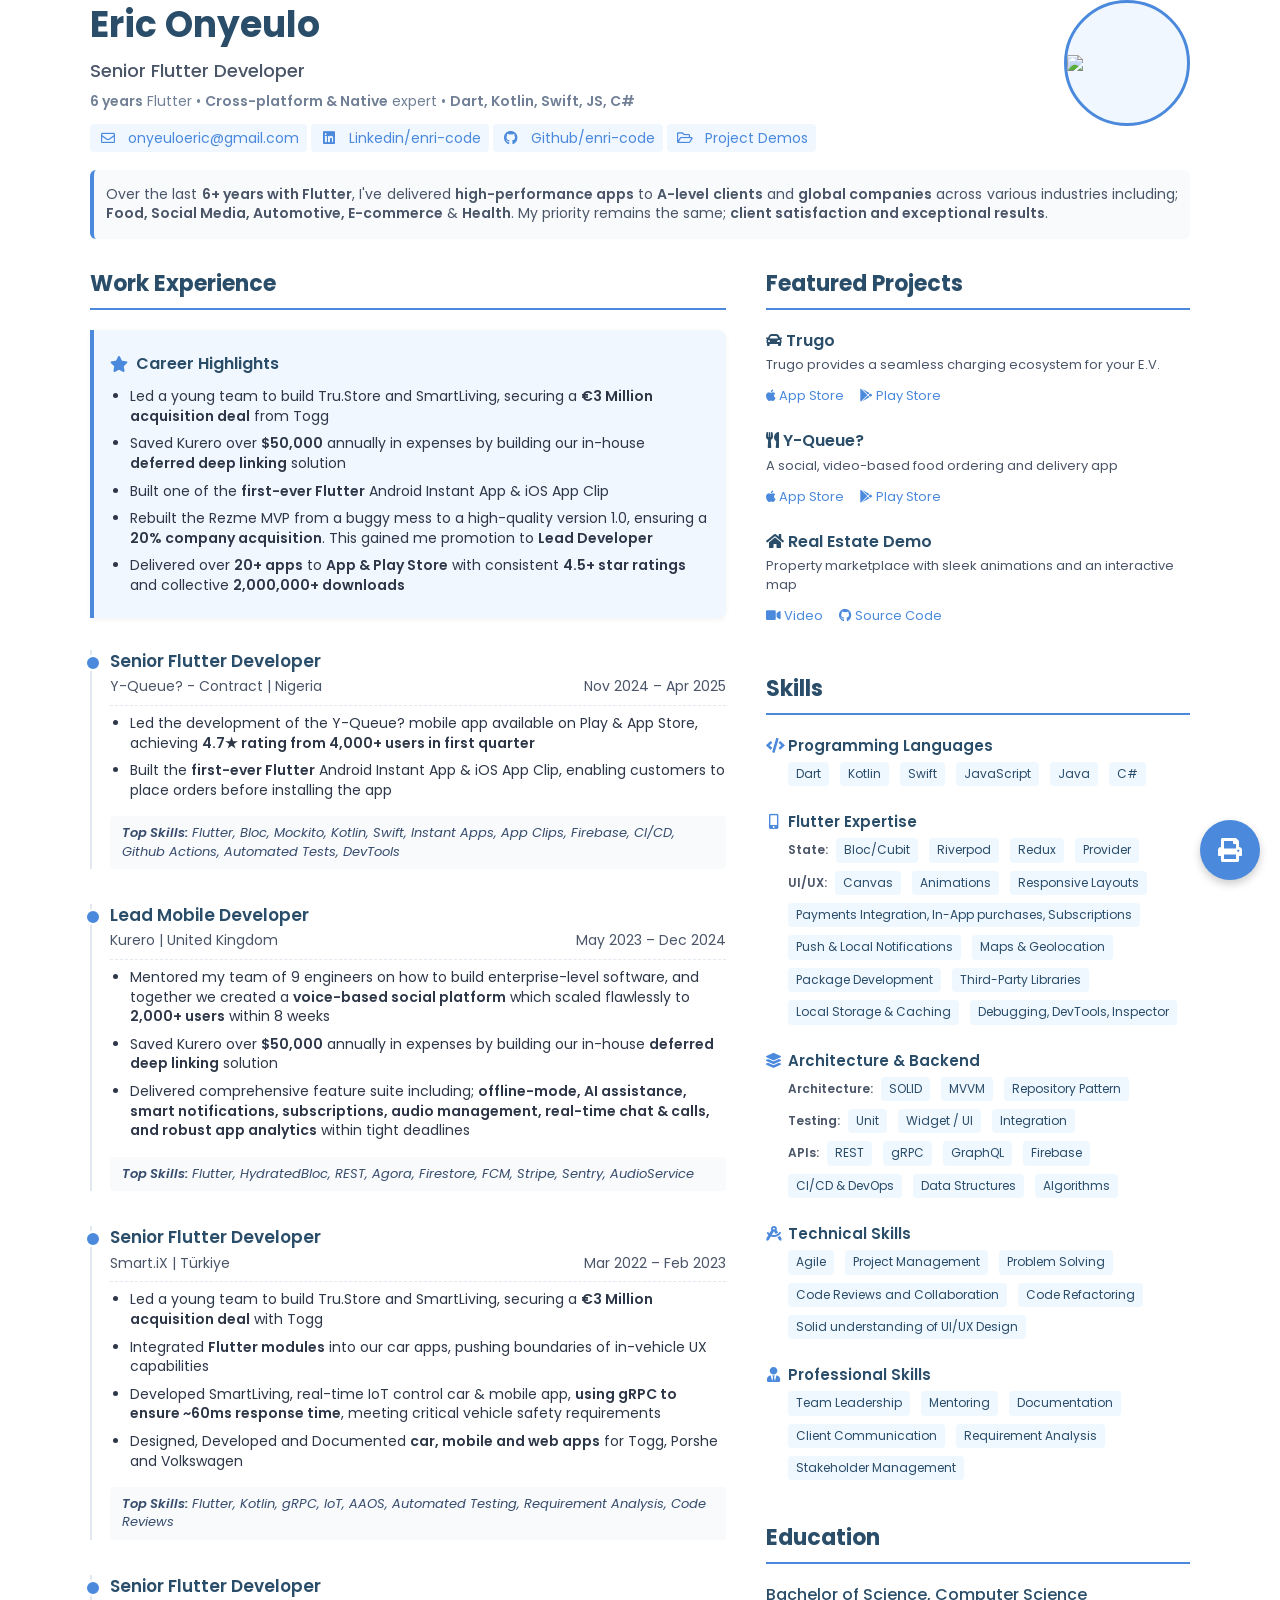
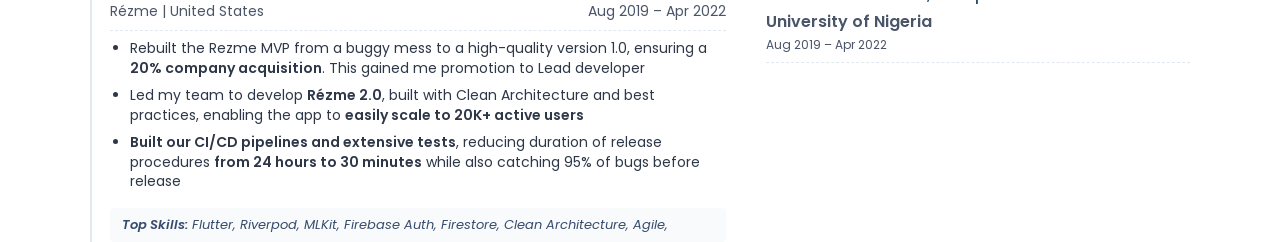
==== index.html @ 073dcf79 "chore: removed last highlight; high-profile clients" ====
<!doctype html>
<html lang="en">

<head>
  <title>Eric Onyeulo - Senior Flutter Developer</title>
  <meta charset="utf-8" />
  <link rel="icon" href="/favicon.png" />
  <meta name="viewport" content="width=device-width,initial-scale=1" />
  <meta name="theme-color" content="#000000" />
  <link rel="apple-touch-icon" href="/favicon.png" />
  <link rel="manifest" href="/manifest.json" />
  <meta name="description" content="Eric Onyeulo's Resume" />
  <meta property="og:image" content="Developer Portfolio">
  <meta property="og:site_name" content="Eric Onyeulo" />
  <meta property="og:title" content="Eric Onyeulo" />
  <meta property="og:url" content="https://enri-code.github.io/" />
  <meta property="og:type" content="website" />
  <meta property="og:description" content="Eric Onyeulo's Resume" />
  <meta itemprop="name" content="Eric Onyeulo" />
  <meta itemprop="url" content="https://enri-code.github.io/" />
  <meta itemprop="description" content="Eric Onyeulo's Resume" />
  <meta itemprop="thumbnailUrl" content="" />
  <meta name="twitter:url" content="https://enri-code.github.io/" />
  <meta name="twitter:title" content="Eric Onyeulo">
  <meta name="twitter:description" content="Eric Onyeulo's Resume">
  <meta name="twitter:card" content="summary" />
  <style>
    @import url("https://fonts.googleapis.com/css2?family=Poppins:wght@300;400;500;600;700&display=swap");
    @import url("https://cdnjs.cloudflare.com/ajax/libs/font-awesome/5.15.4/css/all.min.css");

    body {
      font-family: "Poppins", sans-serif;
      margin: 0;
      padding: 0;
      color: #2d3748;
      line-height: 1.4;
    }

    .resume-container {
      max-width: 1100px;
      min-width: 600px;
      margin: auto;
    }

    /* Improved header section with better integration */

    .header-section {
      /* border-bottom: 2px solid #e2e8f0; */
      justify-content: space-between;
      align-items: center;
      padding-bottom: 20px;
      /* margin-bottom: 20px; */
    }

    .header {
      display: flex;
    }

    .header-left {
      flex: 3;
    }

    .header-right {
      flex: 1;
    }

    /* Optional headshot styling */
    .headshot {
      width: 120px;
      height: 120px;
      border-radius: 50%;
      background-color: #f0f7ff;
      display: flex;
      align-items: center;
      justify-content: center;
      margin-left: auto;
      border: 3px solid #4a89dc;
      overflow: hidden;
    }

    .headshot i {
      font-size: 50px;
      color: #4a89dc;
    }

    .headshot img {
      width: 100%;
      object-fit: contain;
    }

    /* Improved heading styles */
    h1 {
      margin: 0;
      font-size: 36px;
      color: #2a4d69;
      font-weight: 700;
    }

    .title {
      font-size: 18px;
      margin: 8px 0;
      color: #4a5568;
      font-weight: 500;
    }

    .tag-line {
      font-size: 14px;
      color: #718096;
      margin: 8px 0 16px;
    }

    /* Enhanced contact info styling */
    .contact-info {
      gap: 16px;
      margin-top: 16px;
      /* text-align: center; */
    }

    .contact-info a {
      color: #4a89dc;
      text-decoration: none;
      transition: all 0.2s ease;
      border-radius: 4px;
      padding: 4px 8px;
      background-color: #f0f7ff;
      font-size: 14px;
    }

    .contact-info a:hover {
      background-color: #e0efff;
    }

    .contact-info i {
      width: 20px;
      text-align: center;
      margin-right: 6px;
      color: #4a89dc;
    }

    /* Summary styling */
    .summary {
      background-color: #f8fafc;
      padding: 1px 12px;
      border-radius: 6px;
      font-size: 14px;
      color: #4a5568;
      text-align: justify;
      border-left: 4px solid #4a89dc;
    }

    /* Improved column balance */
    .columns {
      display: flex;
      gap: 40px;
    }

    .left-column {
      width: 60%;
      /* Adjusted from 60% */
    }

    .right-column {
      width: 40%;
      /* Adjusted from 40% */
    }

    /* Better section headers */
    h2 {
      font-size: 22px;
      color: #2a4d69;
      border-bottom: 2px solid #4a89dc;
      padding-bottom: 8px;
      margin-top: 30px;
      margin-bottom: 20px;
    }

    /* Enhanced key achievements box */
    .highlight-box {
      background: #f0f7ff;
      border-left: 4px solid #4a89dc;
      padding: 2px 16px 6px;
      border-radius: 0 8px 8px 0;
      margin-bottom: 32px;
      box-shadow: 0 2px 5px rgba(0, 0, 0, 0.05);
    }

    .highlight-title {
      color: #2a4d69;
      font-weight: 600;
      font-size: 16px;
      margin-bottom: 12px;
      display: flex;
      align-items: center;
    }

    .highlight-title:before {
      content: "\f005";
      font-family: "Font Awesome 5 Free";
      font-weight: 900;
      margin-right: 8px;
      color: #4a89dc;
    }

    /* Improved job section styling */
    .job:last-child {
      margin-bottom: 0;
    }

    li:last-child {
      margin-bottom: 0;
    }

    .job p:last-child {
      margin: 0;
    }

    .job {
      margin-bottom: 35px;
      position: relative;
      padding-left: 18px;
      border-left: 2px solid #e2e8f0;
    }

    .job-header {
      position: relative;
    }

    .job-header:before {
      content: "";
      position: absolute;
      width: 12px;
      height: 12px;
      border-radius: 50%;
      background: #4a89dc;
      left: -25px;
      top: 5px;
      border: 2px solid white;
    }

    .job-title {
      font-size: 17px;
      font-weight: 600;
      color: #2a4d69;
      margin-bottom: 4px;
    }

    .job-company,
    .school-date {
      font-size: 14px;
      color: #4a5568;
      display: flex;
      justify-content: space-between;
      margin-bottom: 8px;
      padding-bottom: 8px;
      border-bottom: 1px dashed #e2e8f0;
    }

    .tech-stack {
      font-size: 13px;
      font-style: italic;
      color: #374c6d;
      background-color: #f8fafc;
      padding: 8px 12px;
      border-radius: 4px;
      margin-top: 12px;
    }

    /* COMPACT SKILLS SECTION STYLING */
    .skills-container {
      display: flex;
      flex-direction: column;
      gap: 12px;
    }

    .skills-category {
      margin-bottom: 5px;
    }

    .skills-category-title {
      color: #2a4d69;
      font-weight: 600;
      font-size: 15px;
      margin: 0 0 6px 0;
      display: flex;
      align-items: center;
    }

    .skills-category-title i {
      margin-right: 8px;
      color: #4a89dc;
      width: 14px;
      text-align: center;
    }

    .skills-content {
      margin-left: 22px;
      line-height: 1.7;
      /* color: #4a5568; */
      font-size: 13px;
    }

    .skill-tag {
      background-color: #eff7ff;
      color: #2a4d69;
      padding: 2px 8px;
      border-radius: 4px;
      font-size: 12px;
      display: inline-block;
      margin: 0 8px 8px 0;
    }

    .skill-group-label {
      font-weight: 600;
      color: #4a5568;
      margin-right: 5px;
      font-size: 12px;
    }

    /* Project list styling */
    .project-item {
      /* border-bottom: 1px dashed #e2e8f0; */
      padding-bottom: 6px;
      margin-bottom: 6px;
    }

    .project-item:last-child {
      border-bottom: none;
      margin-bottom: 0;
      padding-bottom: 0;
    }

    .project-title {
      font-weight: 600;
      color: #2a4d69;
      margin-bottom: 4px;
      margin-top: 4px;
    }

    .project-description {
      font-size: 13px;
      margin: 3px 0;
      color: #4a5568;
    }

    .project-links {
      display: flex;
      gap: 16px;
      font-size: 13px;
    }

    .project-links a {
      color: #4a89dc;
      text-decoration: none;
    }

    /* Education section improved */
    .education {
      margin-bottom: 32px;
    }

    .degree {
      font-weight: 500;
      margin: 4px 0;
      color: #2a4d69;
    }

    .school {
      margin: 4px 0;
      color: #4a5568;
    }

    .school-date {
      font-size: 12px;
      margin-top: 4px;
    }

    /* Global utility classes */
    .bold {
      font-weight: 600;
    }

    ul {
      padding-left: 20px;
      margin-top: 8px;
    }

    li {
      margin-bottom: 8px;
      font-size: 14px;
    }

    a {
      color: #4a89dc;
      text-decoration: none;
    }

    /* Alternating section backgrounds */
    .alt-bg {
      background-color: #f8fafc;
      padding: 15px;
      border-radius: 6px;
      margin-bottom: 20px;
    }

    /* Print button styling */
    .print-button {
      position: fixed;
      bottom: 20px;
      right: 20px;
      background-color: #4a89dc;
      color: white;
      border: none;
      border-radius: 50%;
      width: 60px;
      height: 60px;
      font-size: 24px;
      cursor: pointer;
      box-shadow: 0 4px 8px rgba(0, 0, 0, 0.2);
      display: flex;
      align-items: center;
      justify-content: center;
      transition: all 0.3s ease;
      z-index: 1000;
    }

    .print-button:hover {
      background-color: #3a70b8;
      transform: translateY(-2px);
      box-shadow: 0 6px 12px rgba(0, 0, 0, 0.2);
    }

    /* Hide print button when printing */
    @media print {
      .print-button {
        display: none;
      }
    }
  </style>
</head>

<body>
  <div class="resume-container">
    <!-- Improved header section with better integration -->
    <div class="header-section">
      <div class="header">
        <div class="header-left">
          <h1>Eric Onyeulo</h1>
          <p class="title">Senior Flutter Developer</p>
          <p class="tag-line">
            <span class="bold">6 years</span> Flutter •
            <span class="bold">Cross-platform & Native</span> expert
            • <span class="bold">Dart, Kotlin, Swift, JS, C#</span>
          </p>
          <div class="contact-info">
            <a href="mailto:onyeuloeric@gmail.com"><i class="far fa-envelope"></i> onyeuloeric@gmail.com</a>
            <a href="https://linkedin.com/in/enri-code"><i class="fab fa-linkedin"></i> Linkedin/enri-code</a>
            <a href="https://github.com/enri-code/"><i class="fab fa-github"></i> Github/enri-code</a>
            <a href="https://drive.google.com/drive/folders/1-kGV0l5aEUQgszTh2O20qaEHVrrtD8bQ?usp=drive_link">
              <i class="far fa-folder-open"></i> Project Demos
            </a>
          </div>
        </div>
        <div class="header-right">
          <div class="headshot">
            <img src="https://raw.githubusercontent.com/Enri-code/Enri-code/refs/heads/main/portfolioImage.jpeg" />
          </div>
        </div>
      </div>
    </div>

    <!-- Enhanced summary section -->
    <div class="summary">
      <p>
        Over the last <span class="bold">6+ years with Flutter</span>, I've
        delivered <span class="bold">high-performance apps</span> to
        <span class="bold">A-level clients</span> and
        <span class="bold">global companies</span> across various industries
        including;
        <span class="bold">Food, Social Media, Automotive, E-commerce</span> &
        <span class="bold">Health</span>. My priority remains the same;
        <span class="bold">client satisfaction and exceptional results</span>.
      </p>
    </div>

    <div class="columns">
      <div class="left-column">
        <h2>Work Experience</h2>
        <!-- Enhanced key achievements box -->
        <div class="highlight-box">
          <h4 class="highlight-title">Career Highlights</h4>
          <ul>
            <li>
              Led a young team to build Tru.Store and SmartLiving, securing a
              <span class="bold">€3 Million acquisition deal</span> from Togg
            </li>
            <li>
              Saved Kurero over <span class="bold">$50,000</span> annually in
              expenses by building our in-house
              <span class="bold">deferred deep linking</span> solution
            </li>
            <li>
              Built one of the
              <span class="bold">first-ever Flutter</span> Android Instant App
              & iOS App Clip
            </li>
            <li>
              Rebuilt the Rezme MVP from a buggy mess to a high-quality
              version 1.0, ensuring a
              <span class="bold">20% company acquisition</span>. This gained
              me promotion to <span class="bold">Lead Developer</span>
            </li>
            <li>
              Delivered over
              <span class="bold">20+ apps</span> to
              <span class="bold">App & Play Store</span> with consistent
              <span class="bold">4.5+ star ratings</span> and collective
              <span class="bold">2,000,000+ downloads</span>
            </li>
            <!-- <li>
              Worked with <span class="bold">Togg</span>,
              <span class="bold">Volkswagen</span>,
              <span class="bold">Porsche</span>, and other high-profile
              clients
            </li> -->
          </ul>
        </div>

        <!-- Improved job sections -->
        <div class="job">
          <div class="job-header">
            <h3 class="job-title">Senior Flutter Developer</h3>
            <div class="job-company">
              <span>Y-Queue? - Contract | Nigeria</span><span>Nov 2024 – Apr 2025</span>
            </div>
            <ul>
              <li>
                Led the development of the Y-Queue? mobile app available on
                Play & App Store, achieving
                <span class="bold">4.7★ rating from 4,000+ users in first quarter</span>
              </li>
              <li>
                Built the
                <span class="bold">first-ever Flutter</span> Android Instant
                App & iOS App Clip, enabling customers to place orders before
                installing the app
              </li>
            </ul>
            <p class="tech-stack">
              <span class="bold">Top Skills:</span> Flutter, Bloc, Mockito,
              Kotlin, Swift, Instant Apps, App Clips, Firebase, CI/CD, Github
              Actions, Automated Tests, DevTools
            </p>
          </div>
        </div>

        <div class="job">
          <div class="job-header">
            <h3 class="job-title">Lead Mobile Developer</h3>
            <div class="job-company">
              <span>Kurero | United Kingdom</span><span>May 2023 – Dec 2024</span>
            </div>
            <ul>
              <li>
                Mentored my team of 9 engineers on how to build
                enterprise-level software, and together we created a
                <span class="bold">voice-based social platform</span>
                which scaled flawlessly to
                <span class="bold">2,000+ users</span> within 8 weeks
              </li>
              <li>
                Saved Kurero over <span class="bold">$50,000</span> annually
                in expenses by building our in-house
                <span class="bold">deferred deep linking</span> solution
              </li>
              <li>
                Delivered comprehensive feature suite including;
                <span class="bold">offline-mode, AI assistance, smart notifications,
                  subscriptions, audio management, real-time chat & calls, and
                  robust app analytics</span>
                within tight deadlines
              </li>
            </ul>
            <p class="tech-stack">
              <span class="bold">Top Skills:</span> Flutter, HydratedBloc,
              REST, Agora, Firestore, FCM, Stripe, Sentry, AudioService
            </p>
          </div>
        </div>

        <div class="job">
          <div class="job-header">
            <h3 class="job-title">Senior Flutter Developer</h3>
            <div class="job-company">
              <span>Smart.iX | Türkiye</span><span>Mar 2022 – Feb 2023</span>
            </div>
            <ul>
              <li>
                Led a young team to build Tru.Store and SmartLiving, securing
                a
                <span class="bold">€3 Million acquisition deal</span> with
                Togg
              </li>
              <li>
                Integrated <span class="bold">Flutter modules</span> into our
                car apps, pushing boundaries of in-vehicle UX capabilities
              </li>
              <li>
                Developed SmartLiving, real-time IoT control car & mobile app,
                <span class="bold">using gRPC to ensure ~60ms response time</span>, meeting critical vehicle safety
                requirements
              </li>
              <li>
                Designed, Developed and Documented
                <span class="bold">car, mobile and web apps</span> for Togg,
                Porshe and Volkswagen
              </li>
            </ul>
            <p class="tech-stack">
              <span class="bold">Top Skills:</span> Flutter, Kotlin, gRPC,
              IoT, AAOS, Automated Testing, Requirement Analysis, Code Reviews
            </p>
          </div>
        </div>

        <div class="job">
          <div class="job-header">
            <h3 class="job-title">Senior Flutter Developer</h3>
            <div class="job-company">
              <span>Rézme | United States</span><span>Aug 2019 – Apr 2022</span>
            </div>
            <ul>
              <li>
                Rebuilt the Rezme MVP from a buggy mess to a high-quality
                version 1.0, ensuring a
                <span class="bold">20% company acquisition</span>. This gained
                me promotion to Lead developer
              </li>
              <li>
                Led my team to develop
                <span class="bold">Rézme 2.0</span>, built with Clean
                Architecture and best practices, enabling the app to
                <span class="bold">easily scale to 20K+ active users</span>
              </li>
              <li>
                <span class="bold">Built our CI/CD pipelines and extensive tests</span>, reducing duration of release
                procedures
                <span class="bold">from 24 hours to 30 minutes</span> while
                also catching 95% of bugs before release
              </li>
            </ul>
            <p class="tech-stack">
              <span class="bold">Top Skills:</span> Flutter, Riverpod, MLKit,
              Firebase Auth, Firestore, Clean Architecture, Agile,
            </p>
          </div>
        </div>
      </div>

      <div class="right-column">
        <!-- Projects section with improved styling -->
        <h2>Featured Projects</h2>
        <div class="project-item">
          <p class="project-title"><i class="fas fa-car"></i> Trugo</p>
          <p class="project-description">
            Trugo provides a seamless charging ecosystem for your E.V.
          </p>
          <p class="project-links">
            <a href="https://apps.apple.com/ng/app/trugo/id6443913003">
              <i class="fab fa-apple"></i> App Store
            </a>
            <a href="https://play.google.com/store/apps/details?id=com.togg.trugoapp">
              <i class="fab fa-google-play"></i> Play Store
            </a>
          </p>
        </div>
        <div class="project-item">
          <p class="project-title">
            <i class="fas fa-utensils"></i> Y-Queue?
          </p>
          <p class="project-description">
            A social, video-based food ordering and delivery app
          </p>
          <p class="project-links">
            <a href="https://apps.apple.com/ng/app/y-queue/id6477296746">
              <i class="fab fa-apple"></i> App Store
            </a>
            <a href="https://play.google.com/store/apps/details?id=com.orbit.yqueue">
              <i class="fab fa-google-play"></i> Play Store
            </a>
          </p>
        </div>
        <div class="project-item">
          <p class="project-title">
            <i class="fas fa-home"></i> Real Estate Demo
          </p>
          <p class="project-description">
            Property marketplace with sleek animations and an interactive
            map
          </p>
          <p class="project-links">
            <a href="https://drive.google.com/file/d/1xX8UYLlCN3o2N_Cf586B7_-L3Iiq1K23/view?usp=drive_link">
              <i class="fas fa-video"></i> Video
            </a>
            <a href="https://github.com/Enri-code/real-estate-app">
              <i class="fab fa-github"></i> Source Code
            </a>
          </p>
        </div>
        <!-- COMPACT SKILLS SECTION -->
        <h2>Skills</h2>
        <div class="skills-container">
          <!-- Programming Languages -->
          <div class="skills-category">
            <h3 class="skills-category-title">
              <i class="fas fa-code"></i> Programming Languages
            </h3>
            <div class="skills-content">
              <span class="skill-tag">Dart</span>
              <span class="skill-tag">Kotlin</span>
              <span class="skill-tag">Swift</span>
              <span class="skill-tag">JavaScript</span>
              <span class="skill-tag">Java</span>
              <span class="skill-tag">C#</span>
            </div>
          </div>

          <!-- Flutter Expertise -->
          <div class="skills-category">
            <h3 class="skills-category-title">
              <i class="fas fa-mobile-alt"></i> Flutter Expertise
            </h3>
            <div class="skills-content">
              <div class="skill-group">
                <span class="skill-group-label">State:</span>
                <span class="skill-tag">Bloc/Cubit</span>
                <span class="skill-tag">Riverpod</span>
                <span class="skill-tag">Redux</span>
                <span class="skill-tag">Provider</span>
              </div>
              <div class="skill-group">
                <span class="skill-group-label">UI/UX:</span>
                <span class="skill-tag">Canvas</span>
                <span class="skill-tag">Animations</span>
                <span class="skill-tag">Responsive Layouts</span>
              </div>
              <span class="skill-tag">Payments Integration, In-App purchases, Subscriptions</span>
              <span class="skill-tag">Push & Local Notifications</span>
              <span class="skill-tag">Maps & Geolocation</span>
              <span class="skill-tag">Package Development</span>
              <span class="skill-tag">Third-Party Libraries</span>
              <span class="skill-tag">Local Storage & Caching</span>
              <span class="skill-tag">Debugging, DevTools, Inspector</span>
            </div>
          </div>

          <!-- Architecture & Backend -->
          <div class="skills-category">
            <h3 class="skills-category-title">
              <i class="fas fa-layer-group"></i> Architecture & Backend
            </h3>
            <div class="skills-content">
              <div class="skill-group">
                <span class="skill-group-label">Architecture:</span>
                <!-- <span class="skill-tag">Clean Arch</span> -->
                <span class="skill-tag">SOLID</span>
                <span class="skill-tag">MVVM</span>
                <span class="skill-tag">Repository Pattern</span>
              </div>
              <div class="skill-group">
                <span class="skill-group-label">Testing:</span>
                <span class="skill-tag">Unit</span>
                <span class="skill-tag">Widget / UI</span>
                <span class="skill-tag">Integration</span>
                <!-- <span class="skill-tag">CI/CD</span> -->
              </div>
              <div class="skill-group">
                <span class="skill-group-label">APIs:</span>
                <span class="skill-tag">REST</span>
                <span class="skill-tag">gRPC</span>
                <span class="skill-tag">GraphQL</span>
                <span class="skill-tag">Firebase</span>
              </div>
              <span class="skill-tag">CI/CD & DevOps</span>
              <span class="skill-tag">Data Structures</span>
              <span class="skill-tag">Algorithms</span>
            </div>
          </div>

          <!-- Technical Skills -->
          <div class="skills-category">
            <h3 class="skills-category-title">
              <i class="fas fa-drafting-compass"></i> Technical Skills
            </h3>
            <div class="skills-content">
              <span class="skill-tag">Agile</span>
              <span class="skill-tag">Project Management</span>
              <span class="skill-tag">Problem Solving</span>
              <span class="skill-tag">Code Reviews and Collaboration</span>
              <span class="skill-tag">Code Refactoring</span>
              <span class="skill-tag">Solid understanding of UI/UX Design</span>
            </div>
          </div>

          <!-- Professional Skills -->
          <div class="skills-category">
            <h3 class="skills-category-title">
              <i class="fas fa-user-tie"></i> Professional Skills
            </h3>
            <div class="skills-content">
              <span class="skill-tag">Team Leadership</span>
              <span class="skill-tag">Mentoring</span>
              <span class="skill-tag">Documentation</span>
              <span class="skill-tag">Client Communication</span>
              <span class="skill-tag">Requirement Analysis</span>
              <span class="skill-tag">Stakeholder Management</span>
            </div>
          </div>
        </div>

        <!-- Education section -->
        <div class="education">
          <h2>Education</h2>
          <p class="degree">Bachelor of Science, Computer Science</p>
          <p class="school">
            <span class="bold">University of Nigeria</span>
            <span class="school-date">Aug 2019 – Apr 2022</span>
          </p>
        </div>
      </div>
    </div>
  </div>

  <button id="printButton" class="print-button" title="Print Resume">
    <i class="fas fa-print"></i>
  </button>
  <script>
    document.addEventListener("DOMContentLoaded", function () {
      // Get reference to the print button
      const printButton = document.getElementById("printButton");

      // Function to handle the print action
      function handlePrint() {
        window.print();
      }

      // Add click event listener to the print button
      printButton.addEventListener("click", handlePrint);

      // Handle visibility when page is being shown for print preview
      // and when returning from print preview
      const mediaQueryList = window.matchMedia("print");
      mediaQueryList.addEventListener("change", function (mql) {
        if (mql.matches) {
          // Entering print mode
          printButton.style.display = "none";
        } else {
          // Exiting print mode
          setTimeout(function () {
            printButton.style.display = "flex";
          }, 500); // Small delay to ensure proper rendering
        }
      });
    });
  </script>
</body>

</html>
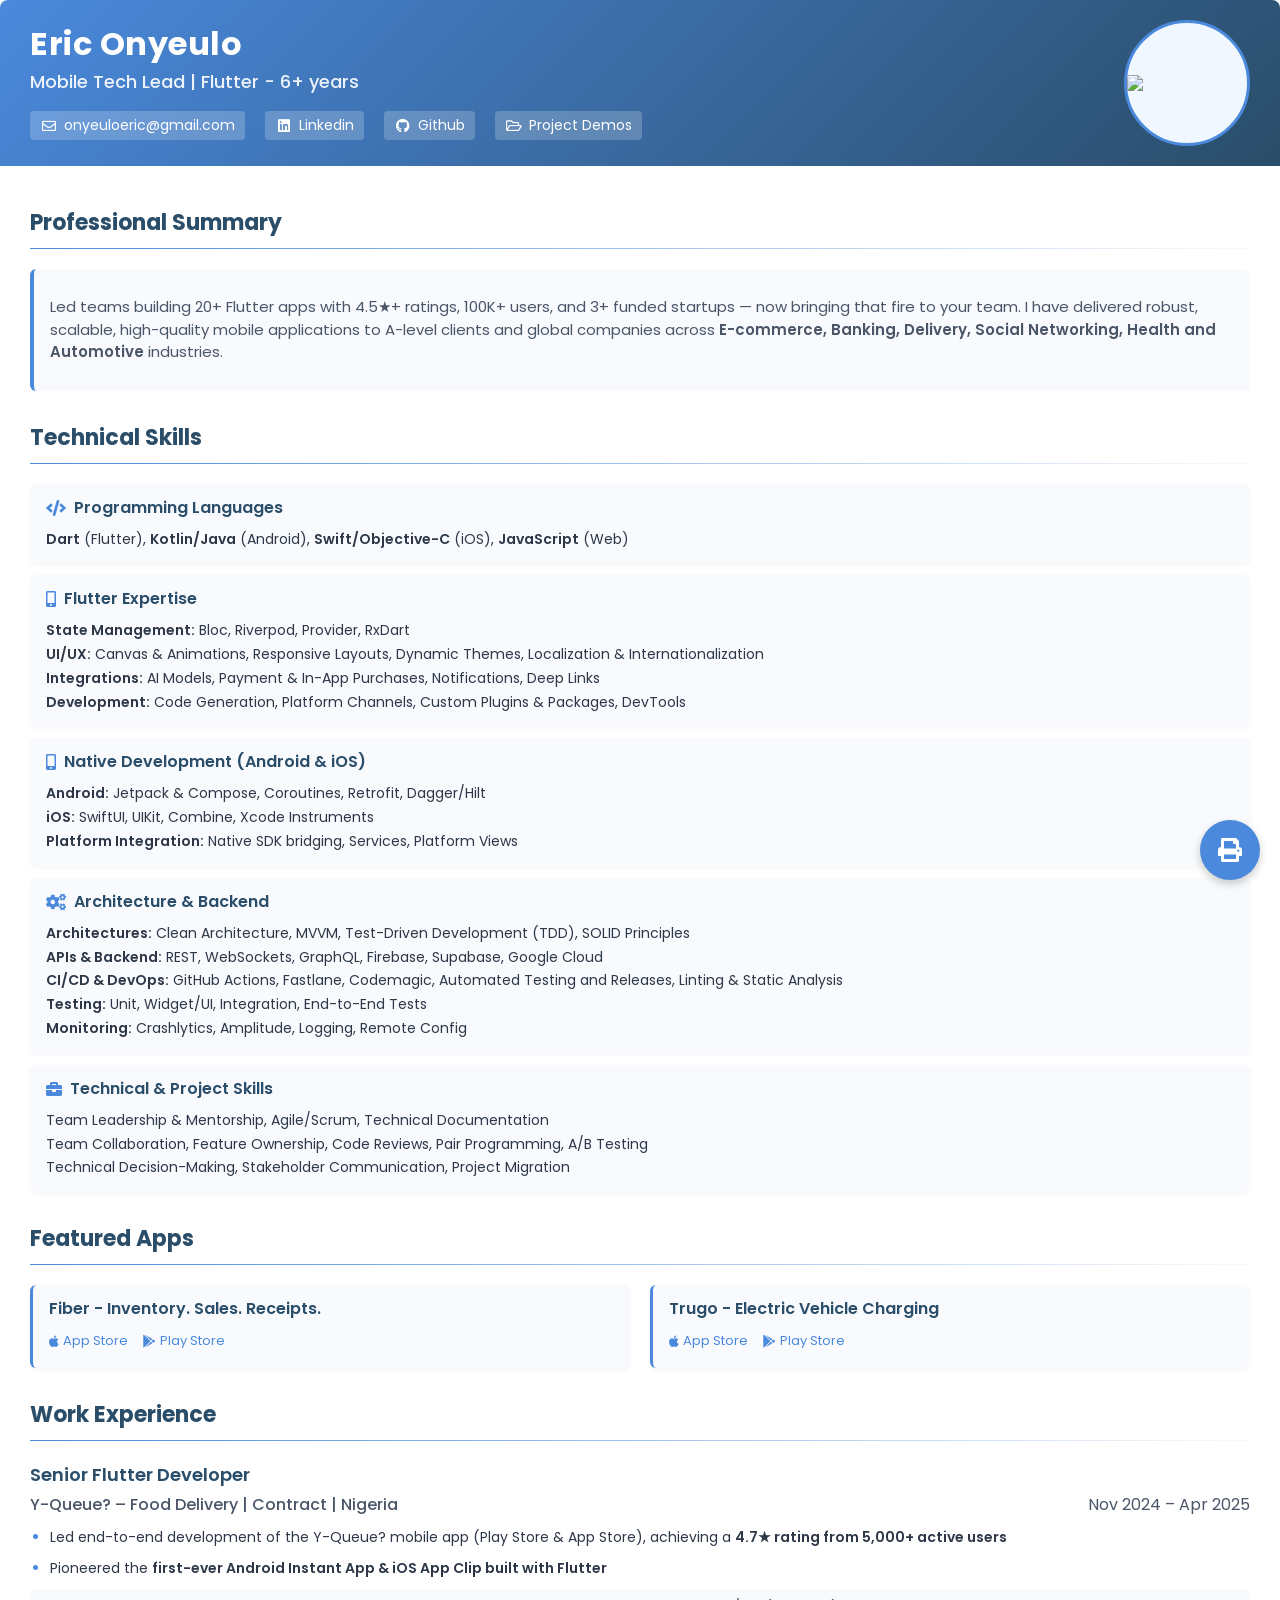
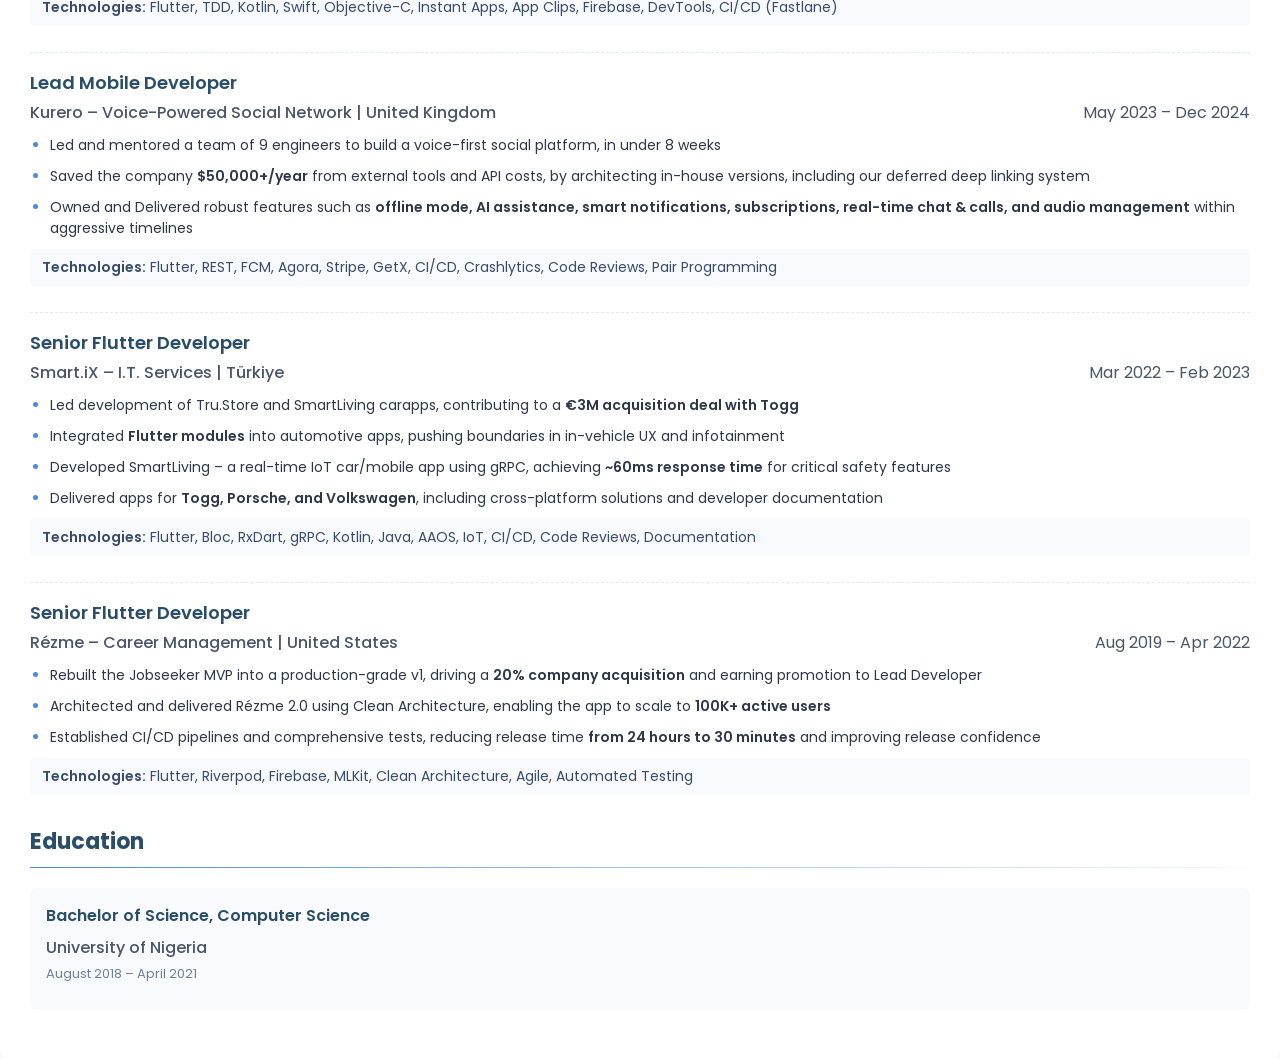
==== commit d9b576ad: "Update index.html" ====
--- a/index.html
+++ b/index.html
@@ -1,7 +1,6 @@
-<!doctype html>
-<html lang="en">
-
-<head>
+<!DOCTYPE html>
+<html>
+  <head>
   <title>Eric Onyeulo - Senior Flutter Developer</title>
   <meta charset="utf-8" />
   <link rel="icon" href="/favicon.png" />
@@ -24,37 +23,35 @@
   <meta name="twitter:title" content="Eric Onyeulo">
   <meta name="twitter:description" content="Eric Onyeulo's Resume">
   <meta name="twitter:card" content="summary" />
-  <style>
-    @import url("https://fonts.googleapis.com/css2?family=Poppins:wght@300;400;500;600;700&display=swap");
-    @import url("https://cdnjs.cloudflare.com/ajax/libs/font-awesome/5.15.4/css/all.min.css");
-
-    body {
-      font-family: "Poppins", sans-serif;
-      margin: 0;
-      padding: 0;
-      color: #2d3748;
-      line-height: 1.4;
-    }
-
-    .resume-container {
-      max-width: 1100px;
-      min-width: 600px;
-      margin: auto;
-    }
-
-    /* Improved header section with better integration */
-
-    .header-section {
-      /* border-bottom: 2px solid #e2e8f0; */
-      justify-content: space-between;
-      align-items: center;
-      padding-bottom: 20px;
-      /* margin-bottom: 20px; */
-    }
-
-    .header {
-      display: flex;
-    }
+    <style>
+      @import url("https://fonts.googleapis.com/css2?family=Poppins:wght@300;400;500;600;700&display=swap");
+      @import url("https://cdnjs.cloudflare.com/ajax/libs/font-awesome/5.15.4/css/all.min.css");
+
+      body {
+        font-family: "Poppins", sans-serif;
+        margin: 0;
+        padding: 0;
+        color: #2d3748;
+        line-height: 1.5;
+        background-color: #f9fafb;
+      }
+
+      .resume-container {
+        /* max-width: 900px; */
+        margin: 0px auto;
+        background-color: #fff;
+        /* box-shadow: 0 5px 15px rgba(0, 0, 0, 0.08); */
+        border-radius: 8px;
+        overflow: hidden;
+      }
+
+      /* ATS-friendly header section with accent color */
+      .header-section {
+        display: flex;
+        background: linear-gradient(135deg, #4a89dc 0%, #2a4d69 100%);
+        color: #fff;
+        padding: 20px 30px;
+      }
 
     .header-left {
       flex: 3;
@@ -64,8 +61,7 @@
       flex: 1;
     }
 
-    /* Optional headshot styling */
-    .headshot {
+        .headshot {
       width: 120px;
       height: 120px;
       border-radius: 50%;
@@ -88,319 +84,300 @@
       object-fit: contain;
     }
 
-    /* Improved heading styles */
-    h1 {
-      margin: 0;
-      font-size: 36px;
-      color: #2a4d69;
-      font-weight: 700;
-    }
-
-    .title {
-      font-size: 18px;
-      margin: 8px 0;
-      color: #4a5568;
-      font-weight: 500;
-    }
-
-    .tag-line {
-      font-size: 14px;
-      color: #718096;
-      margin: 8px 0 16px;
-    }
-
-    /* Enhanced contact info styling */
-    .contact-info {
-      gap: 16px;
-      margin-top: 16px;
-      /* text-align: center; */
-    }
-
-    .contact-info a {
-      color: #4a89dc;
-      text-decoration: none;
-      transition: all 0.2s ease;
-      border-radius: 4px;
-      padding: 4px 8px;
-      background-color: #f0f7ff;
-      font-size: 14px;
-    }
-
-    .contact-info a:hover {
-      background-color: #e0efff;
-    }
-
-    .contact-info i {
-      width: 20px;
-      text-align: center;
-      margin-right: 6px;
-      color: #4a89dc;
-    }
-
-    /* Summary styling */
-    .summary {
-      background-color: #f8fafc;
-      padding: 1px 12px;
-      border-radius: 6px;
-      font-size: 14px;
-      color: #4a5568;
-      text-align: justify;
-      border-left: 4px solid #4a89dc;
-    }
-
-    /* Improved column balance */
-    .columns {
-      display: flex;
-      gap: 40px;
-    }
-
-    .left-column {
-      width: 60%;
-      /* Adjusted from 60% */
-    }
-
-    .right-column {
-      width: 40%;
-      /* Adjusted from 40% */
-    }
-
-    /* Better section headers */
-    h2 {
-      font-size: 22px;
-      color: #2a4d69;
-      border-bottom: 2px solid #4a89dc;
-      padding-bottom: 8px;
-      margin-top: 30px;
-      margin-bottom: 20px;
-    }
-
-    /* Enhanced key achievements box */
-    .highlight-box {
-      background: #f0f7ff;
-      border-left: 4px solid #4a89dc;
-      padding: 2px 16px 6px;
-      border-radius: 0 8px 8px 0;
-      margin-bottom: 32px;
-      box-shadow: 0 2px 5px rgba(0, 0, 0, 0.05);
-    }
-
-    .highlight-title {
-      color: #2a4d69;
-      font-weight: 600;
-      font-size: 16px;
-      margin-bottom: 12px;
-      display: flex;
-      align-items: center;
-    }
-
-    .highlight-title:before {
-      content: "\f005";
-      font-family: "Font Awesome 5 Free";
-      font-weight: 900;
-      margin-right: 8px;
-      color: #4a89dc;
-    }
-
-    /* Improved job section styling */
-    .job:last-child {
-      margin-bottom: 0;
-    }
-
-    li:last-child {
-      margin-bottom: 0;
-    }
-
-    .job p:last-child {
-      margin: 0;
-    }
-
-    .job {
-      margin-bottom: 35px;
-      position: relative;
-      padding-left: 18px;
-      border-left: 2px solid #e2e8f0;
-    }
-
-    .job-header {
-      position: relative;
-    }
-
-    .job-header:before {
-      content: "";
-      position: absolute;
-      width: 12px;
-      height: 12px;
-      border-radius: 50%;
-      background: #4a89dc;
-      left: -25px;
-      top: 5px;
-      border: 2px solid white;
-    }
-
-    .job-title {
-      font-size: 17px;
-      font-weight: 600;
-      color: #2a4d69;
-      margin-bottom: 4px;
-    }
-
-    .job-company,
-    .school-date {
-      font-size: 14px;
-      color: #4a5568;
-      display: flex;
-      justify-content: space-between;
-      margin-bottom: 8px;
-      padding-bottom: 8px;
-      border-bottom: 1px dashed #e2e8f0;
-    }
-
-    .tech-stack {
-      font-size: 13px;
-      font-style: italic;
-      color: #374c6d;
-      background-color: #f8fafc;
-      padding: 8px 12px;
-      border-radius: 4px;
-      margin-top: 12px;
-    }
-
-    /* COMPACT SKILLS SECTION STYLING */
-    .skills-container {
-      display: flex;
-      flex-direction: column;
-      gap: 12px;
-    }
-
-    .skills-category {
-      margin-bottom: 5px;
-    }
-
-    .skills-category-title {
-      color: #2a4d69;
-      font-weight: 600;
-      font-size: 15px;
-      margin: 0 0 6px 0;
-      display: flex;
-      align-items: center;
-    }
-
-    .skills-category-title i {
-      margin-right: 8px;
-      color: #4a89dc;
-      width: 14px;
-      text-align: center;
-    }
-
-    .skills-content {
-      margin-left: 22px;
-      line-height: 1.7;
-      /* color: #4a5568; */
-      font-size: 13px;
-    }
-
-    .skill-tag {
-      background-color: #eff7ff;
-      color: #2a4d69;
-      padding: 2px 8px;
-      border-radius: 4px;
-      font-size: 12px;
-      display: inline-block;
-      margin: 0 8px 8px 0;
-    }
-
-    .skill-group-label {
-      font-weight: 600;
-      color: #4a5568;
-      margin-right: 5px;
-      font-size: 12px;
-    }
-
-    /* Project list styling */
-    .project-item {
-      /* border-bottom: 1px dashed #e2e8f0; */
-      padding-bottom: 6px;
-      margin-bottom: 6px;
-    }
-
-    .project-item:last-child {
-      border-bottom: none;
-      margin-bottom: 0;
-      padding-bottom: 0;
-    }
-
-    .project-title {
-      font-weight: 600;
-      color: #2a4d69;
-      margin-bottom: 4px;
-      margin-top: 4px;
-    }
-
-    .project-description {
-      font-size: 13px;
-      margin: 3px 0;
-      color: #4a5568;
-    }
-
-    .project-links {
-      display: flex;
-      gap: 16px;
-      font-size: 13px;
-    }
-
-    .project-links a {
-      color: #4a89dc;
-      text-decoration: none;
-    }
-
-    /* Education section improved */
-    .education {
-      margin-bottom: 32px;
-    }
-
-    .degree {
-      font-weight: 500;
-      margin: 4px 0;
-      color: #2a4d69;
-    }
-
-    .school {
-      margin: 4px 0;
-      color: #4a5568;
-    }
-
-    .school-date {
-      font-size: 12px;
-      margin-top: 4px;
-    }
-
-    /* Global utility classes */
-    .bold {
-      font-weight: 600;
-    }
-
-    ul {
-      padding-left: 20px;
-      margin-top: 8px;
-    }
-
-    li {
-      margin-bottom: 8px;
-      font-size: 14px;
-    }
-
-    a {
-      color: #4a89dc;
-      text-decoration: none;
-    }
-
-    /* Alternating section backgrounds */
-    .alt-bg {
-      background-color: #f8fafc;
-      padding: 15px;
-      border-radius: 6px;
-      margin-bottom: 20px;
-    }
+      h1 {
+        margin: 0;
+        font-size: 32px;
+        color: #fff;
+        font-weight: 700;
+        letter-spacing: 0.5px;
+      }
+
+      .title {
+        font-size: 18px;
+        margin: 0;
+        color: rgba(255, 255, 255, 0.9);
+        font-weight: 500;
+      }
+
+      /* Enhanced contact info styling - linear layout for ATS */
+      .contact-info {
+        margin-top: 16px;
+        display: flex;
+        flex-wrap: wrap;
+        gap: 8px 20px;
+      }
+
+      .contact-info a {
+        color: #fff;
+        text-decoration: none;
+        background-color: rgba(255, 255, 255, 0.2);
+        padding: 4px 10px;
+        border-radius: 4px;
+        transition: all 0.2s ease;
+        display: inline-flex;
+        align-items: center;
+        font-size: 14px;
+      }
+
+      .contact-info a:hover {
+        background-color: rgba(255, 255, 255, 0.3);
+      }
+
+      .contact-info i {
+        width: 18px;
+        text-align: center;
+        margin-right: 6px;
+      }
+
+      /* Main content padding */
+      .content {
+        padding: 10px 30px 30px; /* Reduced from 30px 40px 40px */
+      }
+
+      /* Summary styling */
+      .summary {
+        background-color: #f8fafd;
+  padding: 12px 16px; /* Reduced from 15px 20px */
+        font-size: 15px;
+        color: #4a5568;
+  margin-bottom: 20px; /* Reduced from 30px */
+        border-radius: 6px;
+        border-left: 4px solid #4a89dc;
+      }
+
+      /* ATS-friendly single column layout */
+      .section {
+        margin-bottom: 20px;
+      }
+
+      h2 {
+        font-size: 22px;
+        color: #2a4d69;
+        position: relative;
+  padding-bottom: 10px; /* Reduced from 10px */
+  margin-top: 30px; /* Reduced from 30px */
+  margin-bottom: 20px; /* Reduced from 20px */
+      }
+
+      h2:after {
+        content: "";
+        position: absolute;
+        left: 0;
+        bottom: 0;
+        width: 100%;
+        height: 1px;
+        background: linear-gradient(to right, #4a89dc 0%, #f9fafb 100%);
+      }
+
+      /* Skills section with improved visuals but ATS-compatible */
+      .skills-category {
+        background-color: #f8fafd;
+        border-radius: 6px;
+        padding: 12px 16px; /* Reduced from 15px 20px */
+        margin-bottom: 12px; /* Reduced from 15px */
+        box-shadow: 0 2px 4px rgba(0, 0, 0, 0.04);
+      }
+
+      .skills-category-title {
+        color: #2a4d69;
+        font-weight: 600;
+        font-size: 16px;
+        margin: 0 0 8px 0; /* Reduced from 10px */
+        display: flex;
+        align-items: center;
+      }
+
+      .skills-category-title:before {
+        content: "\f0ae";
+        font-family: "Font Awesome 5 Free";
+        font-weight: 900;
+        margin-right: 8px;
+        color: #4a89dc;
+      }
+
+      .skills-content {
+        margin-left: 0;
+        line-height: 1.7;
+        font-size: 14px;
+      }
+
+      /* ATS-friendly job section with visual improvements */
+      .job {
+  margin-bottom: 16px; /* Reduced from 30px */
+  padding-bottom: 12px; /* Reduced from 25px */
+        border-bottom: 1px dashed #e2e8f0;
+        position: relative;
+      }
+
+      .job:last-child {
+        border-bottom: none;
+        margin-bottom: 0; /* Reduced from 30px */
+        padding-bottom: 0; /* Reduced from 25px */
+      }
+
+      .job-title {
+        font-size: 18px;
+        font-weight: 600;
+        color: #2a4d69;
+        margin-bottom: 5px;
+        margin-top: 0;
+      }
+
+      .job-company {
+        font-size: 16px;
+        color: #4a5568;
+        display: flex;
+        justify-content: space-between;
+  margin-bottom: 10px; /* Reduced from 12px */
+        flex-wrap: wrap;
+      }
+
+      .job-company span:first-child {
+        font-weight: 500;
+      }
+
+      .tech-stack {
+        font-size: 14px;
+        color: #374c6d;
+  margin-top: 10px; /* Reduced from 12px */
+  background-color: #f8fafd;
+  padding: 8px 12px; /* Reduced from 10px 15px */
+        border-radius: 4px;
+      }
+      .projects-grid {
+  display: grid;
+  grid-template-columns: 1fr 1fr;
+  gap: 20px;
+}
+
+      /* Project section with improved visuals */
+      .project-item {
+        background-color: #f8fafd;
+        padding: 12px 16px 4px; /* Reduced from 15px 20px */
+        /* margin-bottom: 8px; */
+        border-radius: 6px;
+        box-shadow: 0 2px 4px rgba(0, 0, 0, 0.04);
+        border-left: 3px solid #4a89dc;
+      }
+
+      .project-title {
+        font-weight: 600;
+        color: #2a4d69;
+  margin-bottom: 6px; /* Reduced from 8px */
+  margin-top: 0;
+  font-size: 16px; /* Reduced from 17px */
+      }
+
+      .project-description {
+  font-size: 13px; /* Reduced from 14px */
+  margin: 6px 0; /* Reduced from 8px 0 */
+        color: #4a5568;
+      }
+
+      .project-links {
+  font-size: 13px; /* Reduced from 14px */
+  margin-top: 10px; /* Reduced from 12px */
+      }
+
+      .project-links a {
+        color: #4a89dc;
+        text-decoration: none;
+  margin-right: 12px; /* Reduced from 15px */
+        display: inline-flex;
+        align-items: center;
+      }
+
+      .project-links a i {
+  margin-right: 4px; /* Reduced from 5px */
+      }
+
+      /* Education section */
+      .education {
+        background-color: #f8fafd;
+  padding: 12px 16px; /* Reduced from 15px 20px */
+  border-radius: 6px;
+  margin-bottom: 20px; /* Reduced from 25px */
+      }
+
+      .degree {
+        font-weight: 600;
+        margin: 4px 0 8px;
+        color: #2a4d69;
+        font-size: 16px;
+      }
+
+      .school {
+        margin: 4px 0;
+        color: #4a5568;
+        font-weight: 500;
+      }
+
+      .school-date {
+        font-size: 13px;
+        margin-top: 0px;
+        color: #718096;
+      }
+
+      /* Global utility classes */
+      .bold {
+        font-weight: 600;
+      }
+
+      ul {
+        padding-left: 20px;
+        margin-top: 10px;
+        margin-bottom: 10px;
+      }
+
+      li {
+        margin-bottom: 10px;
+        font-size: 14px;
+        position: relative;
+      }
+
+      li::marker {
+        color: #4a89dc;
+      }
+
+      a {
+        color: #4a89dc;
+        text-decoration: none;
+      }
+
+      /* Custom icons for skills categories */
+      .skills-category-title.languages:before {
+        content: "\f121"; /* Code icon */
+      }
+
+      .skills-category-title.flutter:before {
+        content: "\f3cd"; /* Mobile icon */
+      }
+
+      .skills-category-title.architecture:before {
+        content: "\f085"; /* Cogs icon */
+      }
+
+      .skills-category-title.professional:before {
+        content: "\f0b1"; /* Briefcase icon */
+      }
+
+      /* Make elements responsive while keeping ATS compatibility */
+      @media (max-width: 768px) {
+        .resume-container {
+          margin: 0;
+          border-radius: 0;
+        }
+        
+        .header-section, .content {
+    padding: 15px; /* Reduced from 20px */
+        }
+        
+        .job-company {
+          flex-direction: column;
+          gap: 5px;
+        }
+      }
+
 
     /* Print button styling */
     .print-button {
@@ -435,405 +412,322 @@
         display: none;
       }
     }
-  </style>
-</head>
-
-<body>
-  <div class="resume-container">
-    <!-- Improved header section with better integration -->
-    <div class="header-section">
-      <div class="header">
+    </style>
+  </head>
+  <body>
+    <div class="resume-container">
+      <!-- ATS-friendly header section with improved design -->
+      <div class="header-section">
         <div class="header-left">
           <h1>Eric Onyeulo</h1>
-          <p class="title">Senior Flutter Developer</p>
-          <p class="tag-line">
-            <span class="bold">6 years</span> Flutter •
-            <span class="bold">Cross-platform & Native</span> expert
-            • <span class="bold">Dart, Kotlin, Swift, JS, C#</span>
-          </p>
+          <p class="title">Mobile Tech Lead | Flutter - 6+ years</p>
           <div class="contact-info">
-            <a href="mailto:onyeuloeric@gmail.com"><i class="far fa-envelope"></i> onyeuloeric@gmail.com</a>
-            <a href="https://linkedin.com/in/enri-code"><i class="fab fa-linkedin"></i> Linkedin/enri-code</a>
-            <a href="https://github.com/enri-code/"><i class="fab fa-github"></i> Github/enri-code</a>
-            <a href="https://drive.google.com/drive/folders/1-kGV0l5aEUQgszTh2O20qaEHVrrtD8bQ?usp=drive_link">
-              <i class="far fa-folder-open"></i> Project Demos
+            <a href="mailto:onyeuloeric@gmail.com"><i
+                class="far fa-envelope"></i>onyeuloeric@gmail.com</a>
+            <a href="https://linkedin.com/in/enri-code"><i
+                class="fab fa-linkedin"></i>Linkedin</a>
+            <a href="https://github.com/enri-code/"><i
+                class="fab fa-github"></i>Github</a>
+            <a
+              href="https://drive.google.com/drive/folders/1-kGV0l5aEUQgszTh2O20qaEHVrrtD8bQ?usp=drive_link">
+              <i class="far fa-folder-open"></i>Project Demos
             </a>
           </div>
         </div>
         <div class="header-right">
           <div class="headshot">
-            <img src="https://raw.githubusercontent.com/Enri-code/Enri-code/refs/heads/main/portfolioImage.jpeg" />
+            <img
+              src="https://raw.githubusercontent.com/Enri-code/Enri-code/refs/heads/main/portfolioImage.jpeg" />
           </div>
         </div>
       </div>
-    </div>
-
-    <!-- Enhanced summary section -->
-    <div class="summary">
-      <p>
-        Over the last <span class="bold">6+ years with Flutter</span>, I've
-        delivered <span class="bold">high-performance apps</span> to
-        <span class="bold">A-level clients</span> and
-        <span class="bold">global companies</span> across various industries
-        including;
-        <span class="bold">Food, Social Media, Automotive, E-commerce</span> &
-        <span class="bold">Health</span>. My priority remains the same;
-        <span class="bold">client satisfaction and exceptional results</span>.
-      </p>
-    </div>
-
-    <div class="columns">
-      <div class="left-column">
-        <h2>Work Experience</h2>
-        <!-- Enhanced key achievements box -->
-        <div class="highlight-box">
-          <h4 class="highlight-title">Career Highlights</h4>
-          <ul>
-            <li>
-              Led a young team to build Tru.Store and SmartLiving, securing a
-              <span class="bold">€3 Million acquisition deal</span> from Togg
-            </li>
-            <li>
-              Saved Kurero over <span class="bold">$50,000</span> annually in
-              expenses by building our in-house
-              <span class="bold">deferred deep linking</span> solution
-            </li>
-            <li>
-              Built one of the
-              <span class="bold">first-ever Flutter</span> Android Instant App
-              & iOS App Clip
-            </li>
-            <li>
-              Rebuilt the Rezme MVP from a buggy mess to a high-quality
-              version 1.0, ensuring a
-              <span class="bold">20% company acquisition</span>. This gained
-              me promotion to <span class="bold">Lead Developer</span>
-            </li>
-            <li>
-              Delivered over
-              <span class="bold">20+ apps</span> to
-              <span class="bold">App & Play Store</span> with consistent
-              <span class="bold">4.5+ star ratings</span> and collective
-              <span class="bold">2,000,000+ downloads</span>
-            </li>
-            <!-- <li>
-              Worked with <span class="bold">Togg</span>,
-              <span class="bold">Volkswagen</span>,
-              <span class="bold">Porsche</span>, and other high-profile
-              clients
-            </li> -->
-          </ul>
-        </div>
-
-        <!-- Improved job sections -->
-        <div class="job">
-          <div class="job-header">
+
+      <div class="content">
+        <!-- Professional Summary - ATS optimized with keywords -->
+        <div class="section">
+          <h2>Professional Summary</h2>
+          <div class="summary">
+            <p>
+              Led teams building 20+ Flutter apps with 4.5★+ ratings, 100K+
+              users, and 3+ funded startups — now bringing that fire to your
+              team.
+              I have delivered robust, scalable,
+              high-quality mobile applications to A-level clients and global
+              companies across <span class="bold">E-commerce, Banking,
+                Delivery,
+                Social Networking, Health and Automotive</span> industries.
+            </p>
+          </div>
+        </div>
+
+        <!-- Skills section - clearly labeled for ATS -->
+        <div class="section">
+          <h2>Technical Skills</h2>
+
+          <div class="skills-category">
+            <h3 class="skills-category-title languages">Programming
+              Languages</h3>
+            <div class="skills-content">
+              <span class="bold">Dart</span> (Flutter), <span
+                class="bold">Kotlin/Java</span> (Android), <span
+                class="bold">Swift/Objective-C</span> (iOS), <span
+                class="bold">JavaScript</span> (Web)
+            </div>
+          </div>
+          <div class="skills-category">
+            <h3 class="skills-category-title flutter">Flutter Expertise</h3>
+            <div class="skills-content">
+              <span class="bold">State Management:</span> Bloc,
+              Riverpod, Provider, RxDart<br>
+              <span class="bold">UI/UX:</span> Canvas &
+              Animations,
+              Responsive Layouts, Dynamic Themes,
+              Localization & Internationalization<br>
+              <span class="bold">Integrations:</span> AI Models, Payment
+              &
+              In-App Purchases, Notifications, Deep Links<br>
+              <span class="bold">Development:</span> Code
+              Generation, Platform Channels, Custom
+              Plugins & Packages, DevTools<br>
+            </div>
+          </div>
+
+          <div class="skills-category">
+            <h3 class="skills-category-title flutter">Native Development
+              (Android
+              & iOS)</h3>
+            <div class="skills-content">
+              <span class="bold">Android:</span> Jetpack & Compose,
+              Coroutines,
+              Retrofit,
+              Dagger/Hilt<br>
+              <span class="bold">iOS:</span> SwiftUI, UIKit, Combine, Xcode
+              Instruments<br>
+              <span class="bold">Platform Integration:</span> Native SDK
+              bridging, Services, Platform Views<br>
+            </div>
+          </div>
+
+          <div class="skills-category">
+            <h3 class="skills-category-title architecture">Architecture &
+              Backend</h3>
+            <div class="skills-content">
+              <span class="bold">Architectures:</span> Clean Architecture,
+              MVVM,
+              Test-Driven Development (TDD), SOLID Principles<br>
+              <span class="bold">APIs & Backend:</span> REST, WebSockets,
+              GraphQL,
+              Firebase, Supabase, Google Cloud<br>
+              <span class="bold">CI/CD & DevOps:</span> GitHub Actions,
+              Fastlane,
+              Codemagic, Automated Testing and Releases, Linting & Static
+              Analysis<br>
+              <span class="bold">Testing:</span> Unit, Widget/UI,
+              Integration, End-to-End Tests<br>
+              <span class="bold">Monitoring:</span> Crashlytics,
+              Amplitude, Logging, Remote Config
+            </div>
+          </div>
+
+          <div class="skills-category">
+            <h3 class="skills-category-title professional">Technical & Project
+              Skills</h3>
+            <div class="skills-content">
+              Team Leadership & Mentorship, Agile/Scrum, Technical
+              Documentation<br>
+              Team Collaboration, Feature Ownership, Code Reviews, Pair
+              Programming, A/B Testing<br>
+              Technical Decision-Making, Stakeholder Communication, Project
+              Migration<br>
+            </div>
+          </div>
+        </div>
+
+        <!-- Projects section - ATS friendly with improved design -->
+        <div class="section">
+          <h2>Featured Apps</h2>
+          <div class="projects-grid">
+            <div class="project-item">
+              <h3 class="project-title">Fiber - Inventory. Sales.
+                Receipts.</h3>
+              <!-- <p class="project-description">
+            Fiber is a robust inventory management app that streamlines the process of tracking inventory, recording sales, and printing receipts.
+          </p> -->
+              <p class="project-links">
+                <a href="https://apps.apple.com/ng/app/fiber/id1592719715">
+                  <i class="fab fa-apple"></i> App Store
+                </a>
+                <a
+                  href="https://play.google.com/store/apps/details?id=com.realpany.fiber">
+                  <i class="fab fa-google-play"></i> Play Store
+                </a>
+              </p>
+            </div>
+            <div class="project-item">
+              <h3 class="project-title">Trugo - Electric Vehicle Charging</h3>
+              <!-- <p class="project-description">
+            Trugo is a seamless charging ecosystem for electric vehicles with Flutter, enabling users to locate, reserve and pay for charging stations across multiple regions.
+          </p> -->
+              <p class="project-links">
+                <a href="https://apps.apple.com/ng/app/trugo/id6443913003">
+                  <i class="fab fa-apple"></i> App Store
+                </a>
+                <a
+                  href="https://play.google.com/store/apps/details?id=com.togg.trugoapp">
+                  <i class="fab fa-google-play"></i> Play Store
+                </a>
+              </p>
+            </div>
+          </div>
+        </div>
+
+        <div class="section">
+          <h2>Work Experience</h2>
+
+          <div class="job">
             <h3 class="job-title">Senior Flutter Developer</h3>
             <div class="job-company">
-              <span>Y-Queue? - Contract | Nigeria</span><span>Nov 2024 – Apr 2025</span>
+              <span>Y-Queue? – Food Delivery | Contract | Nigeria</span>
+              <span>Nov 2024 – Apr 2025</span>
             </div>
             <ul>
               <li>
-                Led the development of the Y-Queue? mobile app available on
-                Play & App Store, achieving
-                <span class="bold">4.7★ rating from 4,000+ users in first quarter</span>
+                Led end-to-end development of the Y-Queue? mobile app (Play
+                Store & App Store), achieving a <span class="bold">4.7★ rating
+                  from 5,000+ active users</span>
               </li>
               <li>
-                Built the
-                <span class="bold">first-ever Flutter</span> Android Instant
-                App & iOS App Clip, enabling customers to place orders before
-                installing the app
+                Pioneered the <span class="bold">first-ever Android Instant
+                  App
+                  & iOS App Clip built with Flutter</span>
               </li>
             </ul>
             <p class="tech-stack">
-              <span class="bold">Top Skills:</span> Flutter, Bloc, Mockito,
-              Kotlin, Swift, Instant Apps, App Clips, Firebase, CI/CD, Github
-              Actions, Automated Tests, DevTools
+              <span class="bold">Technologies:</span> Flutter, TDD, Kotlin,
+              Swift, Objective-C, Instant Apps, App Clips, Firebase, DevTools,
+              CI/CD (Fastlane)
             </p>
           </div>
-        </div>
-
-        <div class="job">
-          <div class="job-header">
+
+          <div class="job">
             <h3 class="job-title">Lead Mobile Developer</h3>
             <div class="job-company">
-              <span>Kurero | United Kingdom</span><span>May 2023 – Dec 2024</span>
+              <span>Kurero – Voice-Powered Social Network | United
+                Kingdom</span>
+              <span>May 2023 – Dec 2024</span>
             </div>
             <ul>
               <li>
-                Mentored my team of 9 engineers on how to build
-                enterprise-level software, and together we created a
-                <span class="bold">voice-based social platform</span>
-                which scaled flawlessly to
-                <span class="bold">2,000+ users</span> within 8 weeks
-              </li>
-              <li>
-                Saved Kurero over <span class="bold">$50,000</span> annually
-                in expenses by building our in-house
-                <span class="bold">deferred deep linking</span> solution
-              </li>
-              <li>
-                Delivered comprehensive feature suite including;
-                <span class="bold">offline-mode, AI assistance, smart notifications,
-                  subscriptions, audio management, real-time chat & calls, and
-                  robust app analytics</span>
-                within tight deadlines
-              </li>
-            </ul>
-            <p class="tech-stack">
-              <span class="bold">Top Skills:</span> Flutter, HydratedBloc,
-              REST, Agora, Firestore, FCM, Stripe, Sentry, AudioService
-            </p>
-          </div>
+                Led and mentored a team of 9 engineers to build a
+                voice-first
+                social platform, in under
+                8
+                weeks</span>
+            </li>
+            <li>
+              Saved the company <span class="bold">$50,000+/year</span> from
+              external tools and API costs, by architecting in-house
+              versions,
+              including our deferred deep linking system
+            </li>
+            <li>
+              Owned and Delivered robust features such as <span
+                class="bold">offline mode, AI assistance, smart
+                notifications,
+                subscriptions, real-time chat & calls, and audio
+                management</span> within aggressive timelines
+            </li>
+          </ul>
+          <p class="tech-stack">
+            <span class="bold">Technologies:</span> Flutter, REST, FCM,
+            Agora,
+            Stripe, GetX, CI/CD, Crashlytics, Code Reviews, Pair Programming
+          </p>
         </div>
 
         <div class="job">
-          <div class="job-header">
-            <h3 class="job-title">Senior Flutter Developer</h3>
-            <div class="job-company">
-              <span>Smart.iX | Türkiye</span><span>Mar 2022 – Feb 2023</span>
-            </div>
-            <ul>
-              <li>
-                Led a young team to build Tru.Store and SmartLiving, securing
-                a
-                <span class="bold">€3 Million acquisition deal</span> with
-                Togg
-              </li>
-              <li>
-                Integrated <span class="bold">Flutter modules</span> into our
-                car apps, pushing boundaries of in-vehicle UX capabilities
-              </li>
-              <li>
-                Developed SmartLiving, real-time IoT control car & mobile app,
-                <span class="bold">using gRPC to ensure ~60ms response time</span>, meeting critical vehicle safety
-                requirements
-              </li>
-              <li>
-                Designed, Developed and Documented
-                <span class="bold">car, mobile and web apps</span> for Togg,
-                Porshe and Volkswagen
-              </li>
-            </ul>
-            <p class="tech-stack">
-              <span class="bold">Top Skills:</span> Flutter, Kotlin, gRPC,
-              IoT, AAOS, Automated Testing, Requirement Analysis, Code Reviews
-            </p>
-          </div>
+          <h3 class="job-title">Senior Flutter Developer</h3>
+          <div class="job-company">
+            <span>Smart.iX – I.T. Services | Türkiye</span>
+            <span>Mar 2022 – Feb 2023</span>
+          </div>
+          <ul>
+            <li>
+              Led development of Tru.Store and SmartLiving carapps,
+              contributing to
+              a
+              <span class="bold">€3M acquisition deal with Togg</span>
+            </li>
+            <li>
+              Integrated <span class="bold">Flutter modules</span> into
+              automotive apps, pushing boundaries in in-vehicle UX and
+              infotainment
+            </li>
+            <li>
+              Developed SmartLiving – a real-time IoT car/mobile app using
+              gRPC, achieving <span class="bold">~60ms response time</span>
+              for critical safety features
+            </li>
+            <li>
+              Delivered apps for <span class="bold">Togg, Porsche, and
+                Volkswagen</span>, including cross-platform solutions and
+              developer documentation
+            </li>
+          </ul>
+          <p class="tech-stack">
+            <span class="bold">Technologies:</span> Flutter, Bloc, RxDart,
+            gRPC, Kotlin, Java, AAOS, IoT, CI/CD, Code Reviews,
+            Documentation
+          </p>
         </div>
 
         <div class="job">
-          <div class="job-header">
-            <h3 class="job-title">Senior Flutter Developer</h3>
-            <div class="job-company">
-              <span>Rézme | United States</span><span>Aug 2019 – Apr 2022</span>
-            </div>
-            <ul>
-              <li>
-                Rebuilt the Rezme MVP from a buggy mess to a high-quality
-                version 1.0, ensuring a
-                <span class="bold">20% company acquisition</span>. This gained
-                me promotion to Lead developer
-              </li>
-              <li>
-                Led my team to develop
-                <span class="bold">Rézme 2.0</span>, built with Clean
-                Architecture and best practices, enabling the app to
-                <span class="bold">easily scale to 20K+ active users</span>
-              </li>
-              <li>
-                <span class="bold">Built our CI/CD pipelines and extensive tests</span>, reducing duration of release
-                procedures
-                <span class="bold">from 24 hours to 30 minutes</span> while
-                also catching 95% of bugs before release
-              </li>
-            </ul>
-            <p class="tech-stack">
-              <span class="bold">Top Skills:</span> Flutter, Riverpod, MLKit,
-              Firebase Auth, Firestore, Clean Architecture, Agile,
-            </p>
-          </div>
+          <h3 class="job-title">Senior Flutter Developer</h3>
+          <div class="job-company">
+            <span>Rézme – Career Management | United States</span>
+            <span>Aug 2019 – Apr 2022</span>
+          </div>
+          <ul>
+            <li>
+              Rebuilt the Jobseeker MVP into a production-grade v1, driving
+              a
+              <span class="bold">20% company acquisition</span> and earning
+              promotion to Lead Developer
+            </li>
+            <li>
+              Architected and delivered Rézme 2.0 using Clean Architecture,
+              enabling the app to scale to <span class="bold">100K+ active
+                users</span>
+            </li>
+            <li>
+              Established CI/CD pipelines and comprehensive tests, reducing
+              release time <span class="bold">from 24 hours to 30
+                minutes</span> and improving release confidence
+            </li>
+          </ul>
+          <p class="tech-stack">
+            <span class="bold">Technologies:</span> Flutter, Riverpod,
+            Firebase, MLKit, Clean Architecture, Agile, Automated Testing
+          </p>
         </div>
       </div>
 
-      <div class="right-column">
-        <!-- Projects section with improved styling -->
-        <h2>Featured Projects</h2>
-        <div class="project-item">
-          <p class="project-title"><i class="fas fa-car"></i> Trugo</p>
-          <p class="project-description">
-            Trugo provides a seamless charging ecosystem for your E.V.
-          </p>
-          <p class="project-links">
-            <a href="https://apps.apple.com/ng/app/trugo/id6443913003">
-              <i class="fab fa-apple"></i> App Store
-            </a>
-            <a href="https://play.google.com/store/apps/details?id=com.togg.trugoapp">
-              <i class="fab fa-google-play"></i> Play Store
-            </a>
-          </p>
-        </div>
-        <div class="project-item">
-          <p class="project-title">
-            <i class="fas fa-utensils"></i> Y-Queue?
-          </p>
-          <p class="project-description">
-            A social, video-based food ordering and delivery app
-          </p>
-          <p class="project-links">
-            <a href="https://apps.apple.com/ng/app/y-queue/id6477296746">
-              <i class="fab fa-apple"></i> App Store
-            </a>
-            <a href="https://play.google.com/store/apps/details?id=com.orbit.yqueue">
-              <i class="fab fa-google-play"></i> Play Store
-            </a>
-          </p>
-        </div>
-        <div class="project-item">
-          <p class="project-title">
-            <i class="fas fa-home"></i> Real Estate Demo
-          </p>
-          <p class="project-description">
-            Property marketplace with sleek animations and an interactive
-            map
-          </p>
-          <p class="project-links">
-            <a href="https://drive.google.com/file/d/1xX8UYLlCN3o2N_Cf586B7_-L3Iiq1K23/view?usp=drive_link">
-              <i class="fas fa-video"></i> Video
-            </a>
-            <a href="https://github.com/Enri-code/real-estate-app">
-              <i class="fab fa-github"></i> Source Code
-            </a>
-          </p>
-        </div>
-        <!-- COMPACT SKILLS SECTION -->
-        <h2>Skills</h2>
-        <div class="skills-container">
-          <!-- Programming Languages -->
-          <div class="skills-category">
-            <h3 class="skills-category-title">
-              <i class="fas fa-code"></i> Programming Languages
-            </h3>
-            <div class="skills-content">
-              <span class="skill-tag">Dart</span>
-              <span class="skill-tag">Kotlin</span>
-              <span class="skill-tag">Swift</span>
-              <span class="skill-tag">JavaScript</span>
-              <span class="skill-tag">Java</span>
-              <span class="skill-tag">C#</span>
-            </div>
-          </div>
-
-          <!-- Flutter Expertise -->
-          <div class="skills-category">
-            <h3 class="skills-category-title">
-              <i class="fas fa-mobile-alt"></i> Flutter Expertise
-            </h3>
-            <div class="skills-content">
-              <div class="skill-group">
-                <span class="skill-group-label">State:</span>
-                <span class="skill-tag">Bloc/Cubit</span>
-                <span class="skill-tag">Riverpod</span>
-                <span class="skill-tag">Redux</span>
-                <span class="skill-tag">Provider</span>
-              </div>
-              <div class="skill-group">
-                <span class="skill-group-label">UI/UX:</span>
-                <span class="skill-tag">Canvas</span>
-                <span class="skill-tag">Animations</span>
-                <span class="skill-tag">Responsive Layouts</span>
-              </div>
-              <span class="skill-tag">Payments Integration, In-App purchases, Subscriptions</span>
-              <span class="skill-tag">Push & Local Notifications</span>
-              <span class="skill-tag">Maps & Geolocation</span>
-              <span class="skill-tag">Package Development</span>
-              <span class="skill-tag">Third-Party Libraries</span>
-              <span class="skill-tag">Local Storage & Caching</span>
-              <span class="skill-tag">Debugging, DevTools, Inspector</span>
-            </div>
-          </div>
-
-          <!-- Architecture & Backend -->
-          <div class="skills-category">
-            <h3 class="skills-category-title">
-              <i class="fas fa-layer-group"></i> Architecture & Backend
-            </h3>
-            <div class="skills-content">
-              <div class="skill-group">
-                <span class="skill-group-label">Architecture:</span>
-                <!-- <span class="skill-tag">Clean Arch</span> -->
-                <span class="skill-tag">SOLID</span>
-                <span class="skill-tag">MVVM</span>
-                <span class="skill-tag">Repository Pattern</span>
-              </div>
-              <div class="skill-group">
-                <span class="skill-group-label">Testing:</span>
-                <span class="skill-tag">Unit</span>
-                <span class="skill-tag">Widget / UI</span>
-                <span class="skill-tag">Integration</span>
-                <!-- <span class="skill-tag">CI/CD</span> -->
-              </div>
-              <div class="skill-group">
-                <span class="skill-group-label">APIs:</span>
-                <span class="skill-tag">REST</span>
-                <span class="skill-tag">gRPC</span>
-                <span class="skill-tag">GraphQL</span>
-                <span class="skill-tag">Firebase</span>
-              </div>
-              <span class="skill-tag">CI/CD & DevOps</span>
-              <span class="skill-tag">Data Structures</span>
-              <span class="skill-tag">Algorithms</span>
-            </div>
-          </div>
-
-          <!-- Technical Skills -->
-          <div class="skills-category">
-            <h3 class="skills-category-title">
-              <i class="fas fa-drafting-compass"></i> Technical Skills
-            </h3>
-            <div class="skills-content">
-              <span class="skill-tag">Agile</span>
-              <span class="skill-tag">Project Management</span>
-              <span class="skill-tag">Problem Solving</span>
-              <span class="skill-tag">Code Reviews and Collaboration</span>
-              <span class="skill-tag">Code Refactoring</span>
-              <span class="skill-tag">Solid understanding of UI/UX Design</span>
-            </div>
-          </div>
-
-          <!-- Professional Skills -->
-          <div class="skills-category">
-            <h3 class="skills-category-title">
-              <i class="fas fa-user-tie"></i> Professional Skills
-            </h3>
-            <div class="skills-content">
-              <span class="skill-tag">Team Leadership</span>
-              <span class="skill-tag">Mentoring</span>
-              <span class="skill-tag">Documentation</span>
-              <span class="skill-tag">Client Communication</span>
-              <span class="skill-tag">Requirement Analysis</span>
-              <span class="skill-tag">Stakeholder Management</span>
-            </div>
-          </div>
-        </div>
-
-        <!-- Education section -->
+      <!-- Education section with improved design -->
+      <div class="section">
+        <h2>Education</h2>
         <div class="education">
-          <h2>Education</h2>
           <p class="degree">Bachelor of Science, Computer Science</p>
-          <p class="school">
-            <span class="bold">University of Nigeria</span>
-            <span class="school-date">Aug 2019 – Apr 2022</span>
-          </p>
+          <p class="school">University of Nigeria</p>
+          <p class="school-date">August 2018 – April 2021</p>
         </div>
       </div>
     </div>
-  </div>
-
-  <button id="printButton" class="print-button" title="Print Resume">
-    <i class="fas fa-print"></i>
-  </button>
-  <script>
+    </div>
+
+    <button id="printButton" class="print-button" title="Print Resume">
+      <i class="fas fa-print"></i>
+    </button>
+    <script>
     document.addEventListener("DOMContentLoaded", function () {
       // Get reference to the print button
       const printButton = document.getElementById("printButton");
@@ -862,6 +756,5 @@
       });
     });
   </script>
-</body>
-
-</html>+  </body>
+</html>
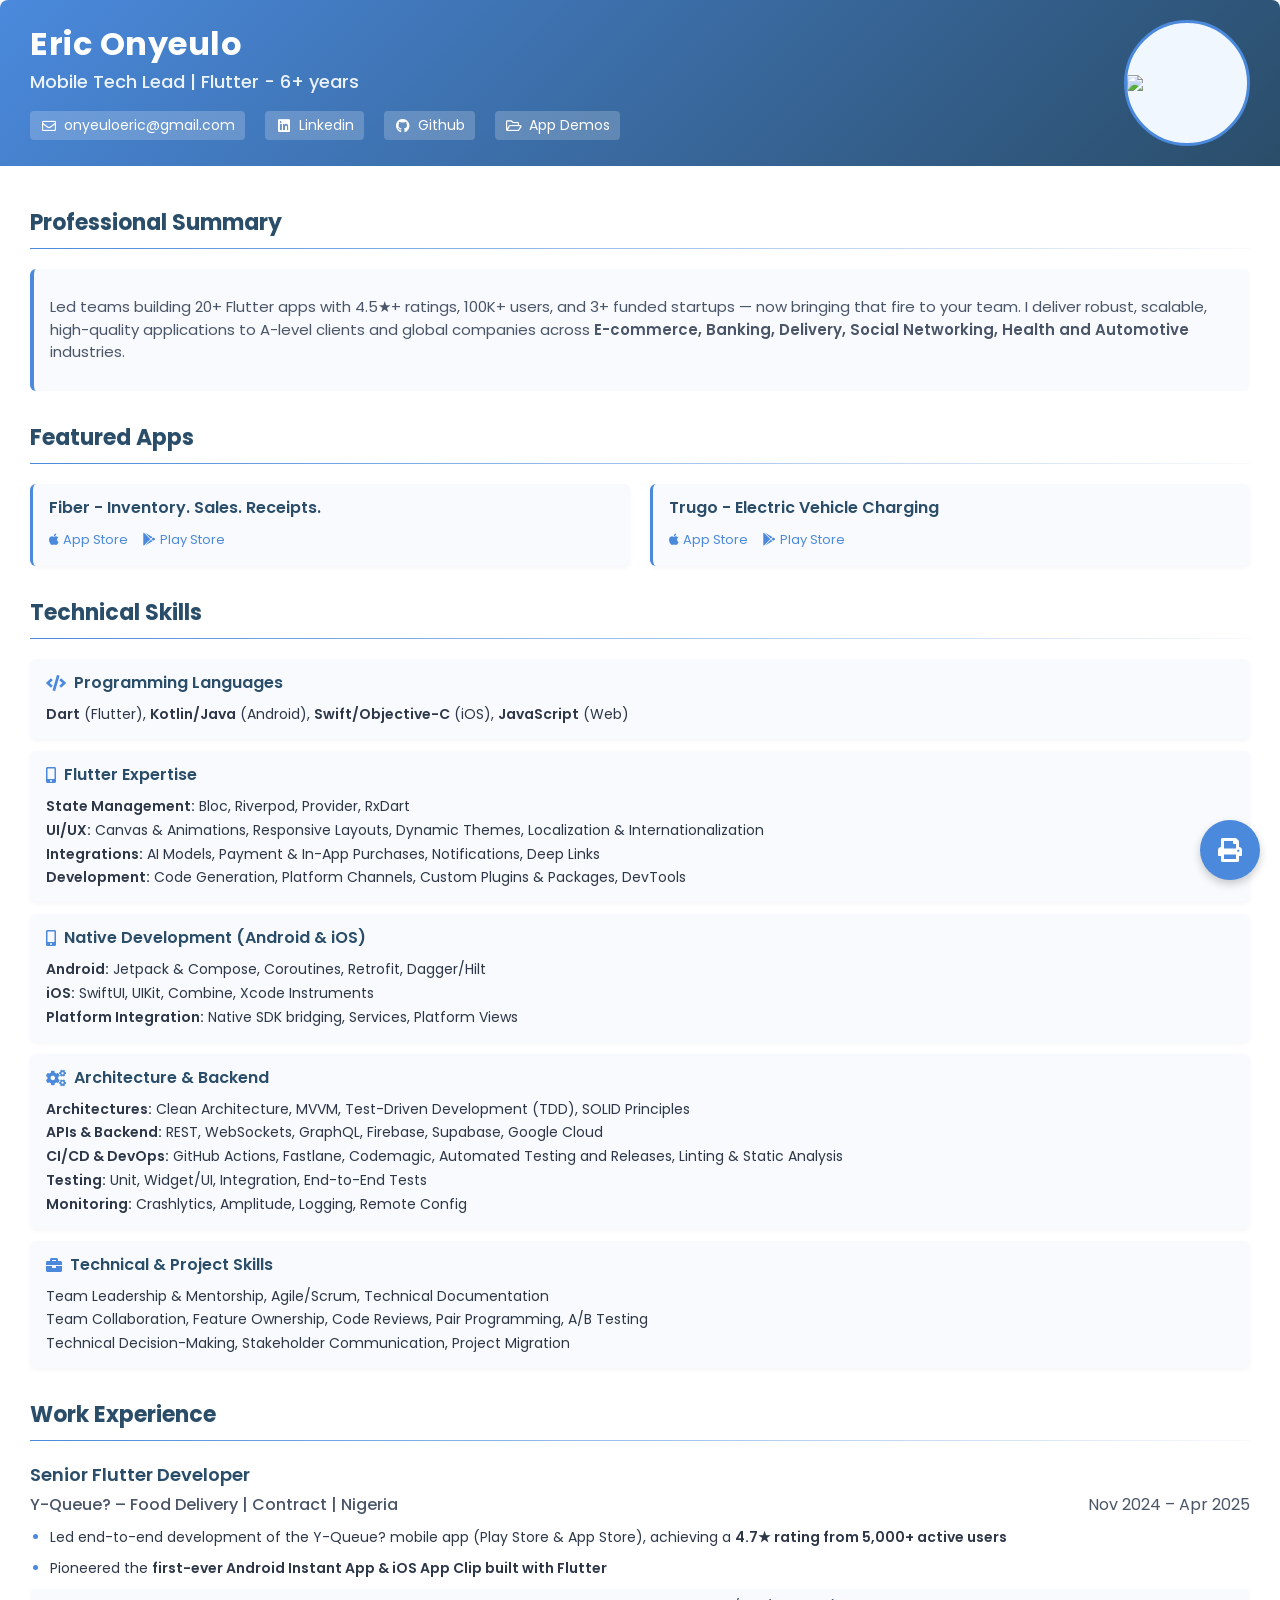
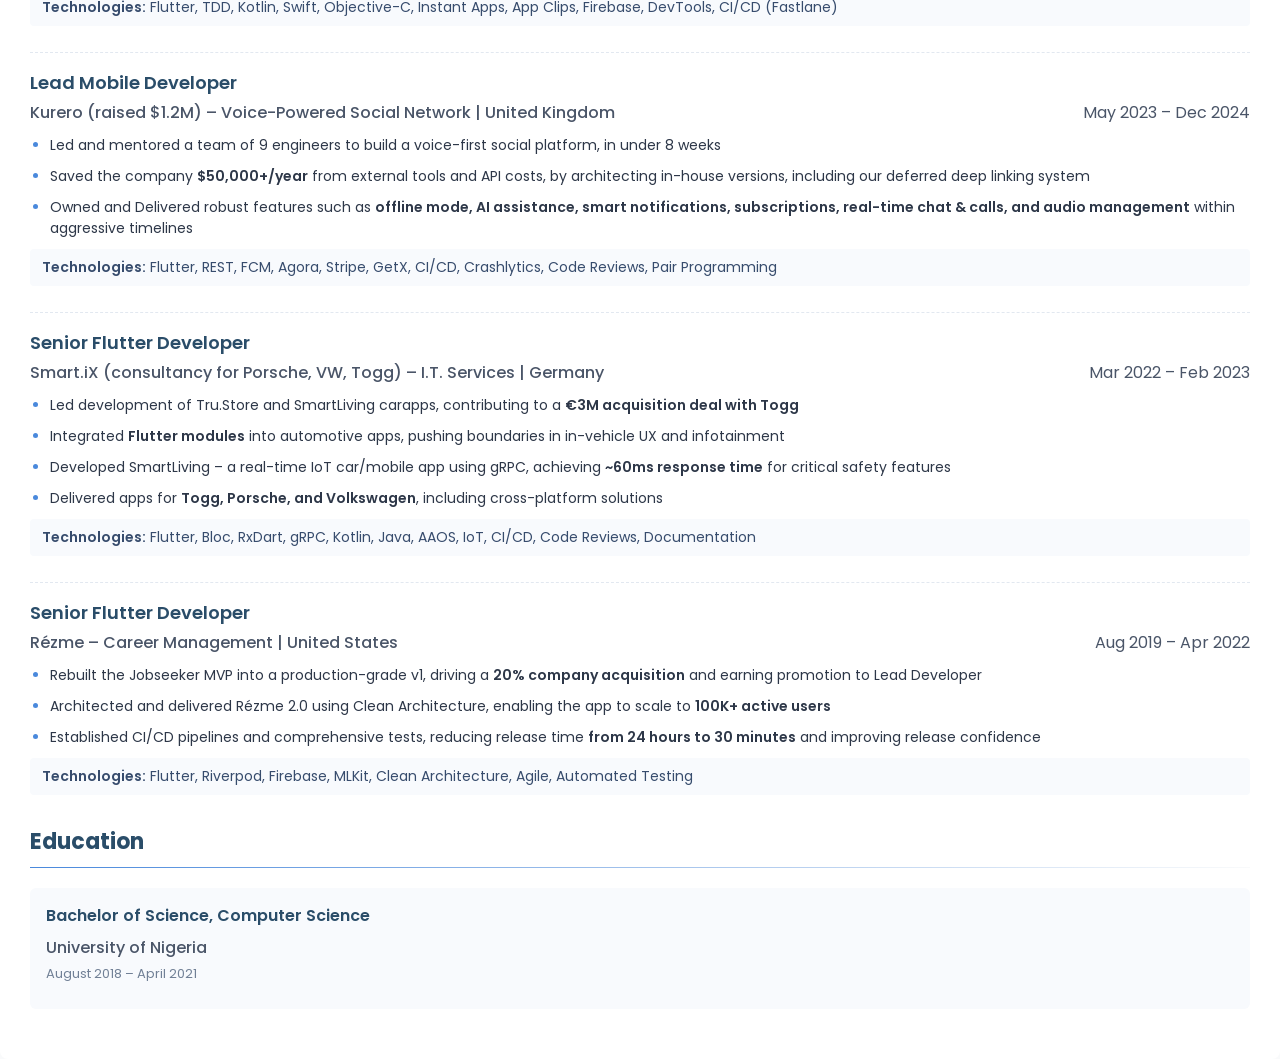
==== commit 1a62ca9f: "Update index.html" ====
--- a/index.html
+++ b/index.html
@@ -430,7 +430,7 @@
                 class="fab fa-github"></i>Github</a>
             <a
               href="https://drive.google.com/drive/folders/1-kGV0l5aEUQgszTh2O20qaEHVrrtD8bQ?usp=drive_link">
-              <i class="far fa-folder-open"></i>Project Demos
+              <i class="far fa-folder-open"></i>App Demos
             </a>
           </div>
         </div>
@@ -451,95 +451,12 @@
               Led teams building 20+ Flutter apps with 4.5★+ ratings, 100K+
               users, and 3+ funded startups — now bringing that fire to your
               team.
-              I have delivered robust, scalable,
-              high-quality mobile applications to A-level clients and global
+              I deliver robust, scalable,
+              high-quality applications to A-level clients and global
               companies across <span class="bold">E-commerce, Banking,
                 Delivery,
                 Social Networking, Health and Automotive</span> industries.
             </p>
-          </div>
-        </div>
-
-        <!-- Skills section - clearly labeled for ATS -->
-        <div class="section">
-          <h2>Technical Skills</h2>
-
-          <div class="skills-category">
-            <h3 class="skills-category-title languages">Programming
-              Languages</h3>
-            <div class="skills-content">
-              <span class="bold">Dart</span> (Flutter), <span
-                class="bold">Kotlin/Java</span> (Android), <span
-                class="bold">Swift/Objective-C</span> (iOS), <span
-                class="bold">JavaScript</span> (Web)
-            </div>
-          </div>
-          <div class="skills-category">
-            <h3 class="skills-category-title flutter">Flutter Expertise</h3>
-            <div class="skills-content">
-              <span class="bold">State Management:</span> Bloc,
-              Riverpod, Provider, RxDart<br>
-              <span class="bold">UI/UX:</span> Canvas &
-              Animations,
-              Responsive Layouts, Dynamic Themes,
-              Localization & Internationalization<br>
-              <span class="bold">Integrations:</span> AI Models, Payment
-              &
-              In-App Purchases, Notifications, Deep Links<br>
-              <span class="bold">Development:</span> Code
-              Generation, Platform Channels, Custom
-              Plugins & Packages, DevTools<br>
-            </div>
-          </div>
-
-          <div class="skills-category">
-            <h3 class="skills-category-title flutter">Native Development
-              (Android
-              & iOS)</h3>
-            <div class="skills-content">
-              <span class="bold">Android:</span> Jetpack & Compose,
-              Coroutines,
-              Retrofit,
-              Dagger/Hilt<br>
-              <span class="bold">iOS:</span> SwiftUI, UIKit, Combine, Xcode
-              Instruments<br>
-              <span class="bold">Platform Integration:</span> Native SDK
-              bridging, Services, Platform Views<br>
-            </div>
-          </div>
-
-          <div class="skills-category">
-            <h3 class="skills-category-title architecture">Architecture &
-              Backend</h3>
-            <div class="skills-content">
-              <span class="bold">Architectures:</span> Clean Architecture,
-              MVVM,
-              Test-Driven Development (TDD), SOLID Principles<br>
-              <span class="bold">APIs & Backend:</span> REST, WebSockets,
-              GraphQL,
-              Firebase, Supabase, Google Cloud<br>
-              <span class="bold">CI/CD & DevOps:</span> GitHub Actions,
-              Fastlane,
-              Codemagic, Automated Testing and Releases, Linting & Static
-              Analysis<br>
-              <span class="bold">Testing:</span> Unit, Widget/UI,
-              Integration, End-to-End Tests<br>
-              <span class="bold">Monitoring:</span> Crashlytics,
-              Amplitude, Logging, Remote Config
-            </div>
-          </div>
-
-          <div class="skills-category">
-            <h3 class="skills-category-title professional">Technical & Project
-              Skills</h3>
-            <div class="skills-content">
-              Team Leadership & Mentorship, Agile/Scrum, Technical
-              Documentation<br>
-              Team Collaboration, Feature Ownership, Code Reviews, Pair
-              Programming, A/B Testing<br>
-              Technical Decision-Making, Stakeholder Communication, Project
-              Migration<br>
-            </div>
           </div>
         </div>
 
@@ -581,6 +498,89 @@
           </div>
         </div>
 
+        <!-- Skills section - clearly labeled for ATS -->
+        <div class="section">
+          <h2>Technical Skills</h2>
+
+          <div class="skills-category">
+            <h3 class="skills-category-title languages">Programming
+              Languages</h3>
+            <div class="skills-content">
+              <span class="bold">Dart</span> (Flutter), <span
+                class="bold">Kotlin/Java</span> (Android), <span
+                class="bold">Swift/Objective-C</span> (iOS), <span
+                class="bold">JavaScript</span> (Web)
+            </div>
+          </div>
+          <div class="skills-category">
+            <h3 class="skills-category-title flutter">Flutter Expertise</h3>
+            <div class="skills-content">
+              <span class="bold">State Management:</span> Bloc,
+              Riverpod, Provider, RxDart<br>
+              <span class="bold">UI/UX:</span> Canvas &
+              Animations,
+              Responsive Layouts, Dynamic Themes,
+              Localization & Internationalization<br>
+              <span class="bold">Integrations:</span> AI Models, Payment
+              &
+              In-App Purchases, Notifications, Deep Links<br>
+              <span class="bold">Development:</span> Code
+              Generation, Platform Channels, Custom
+              Plugins & Packages, DevTools<br>
+            </div>
+          </div>
+
+          <div class="skills-category">
+            <h3 class="skills-category-title flutter">Native Development
+              (Android
+              & iOS)</h3>
+            <div class="skills-content">
+              <span class="bold">Android:</span> Jetpack & Compose,
+              Coroutines,
+              Retrofit,
+              Dagger/Hilt<br>
+              <span class="bold">iOS:</span> SwiftUI, UIKit, Combine, Xcode
+              Instruments<br>
+              <span class="bold">Platform Integration:</span> Native SDK
+              bridging, Services, Platform Views<br>
+            </div>
+          </div>
+
+          <div class="skills-category">
+            <h3 class="skills-category-title architecture">Architecture &
+              Backend</h3>
+            <div class="skills-content">
+              <span class="bold">Architectures:</span> Clean Architecture,
+              MVVM,
+              Test-Driven Development (TDD), SOLID Principles<br>
+              <span class="bold">APIs & Backend:</span> REST, WebSockets,
+              GraphQL,
+              Firebase, Supabase, Google Cloud<br>
+              <span class="bold">CI/CD & DevOps:</span> GitHub Actions,
+              Fastlane,
+              Codemagic, Automated Testing and Releases, Linting & Static
+              Analysis<br>
+              <span class="bold">Testing:</span> Unit, Widget/UI,
+              Integration, End-to-End Tests<br>
+              <span class="bold">Monitoring:</span> Crashlytics,
+              Amplitude, Logging, Remote Config
+            </div>
+          </div>
+
+          <div class="skills-category">
+            <h3 class="skills-category-title professional">Technical & Project
+              Skills</h3>
+            <div class="skills-content">
+              Team Leadership & Mentorship, Agile/Scrum, Technical
+              Documentation<br>
+              Team Collaboration, Feature Ownership, Code Reviews, Pair
+              Programming, A/B Testing<br>
+              Technical Decision-Making, Stakeholder Communication, Project
+              Migration<br>
+            </div>
+          </div>
+        </div>
+
         <div class="section">
           <h2>Work Experience</h2>
 
@@ -612,7 +612,7 @@
           <div class="job">
             <h3 class="job-title">Lead Mobile Developer</h3>
             <div class="job-company">
-              <span>Kurero – Voice-Powered Social Network | United
+              <span>Kurero (raised $1.2M) – Voice-Powered Social Network | United
                 Kingdom</span>
               <span>May 2023 – Dec 2024</span>
             </div>
@@ -648,7 +648,7 @@
         <div class="job">
           <h3 class="job-title">Senior Flutter Developer</h3>
           <div class="job-company">
-            <span>Smart.iX – I.T. Services | Türkiye</span>
+            <span>Smart.iX (consultancy for Porsche, VW, Togg) – I.T. Services | Germany</span>
             <span>Mar 2022 – Feb 2023</span>
           </div>
           <ul>
@@ -670,8 +670,7 @@
             </li>
             <li>
               Delivered apps for <span class="bold">Togg, Porsche, and
-                Volkswagen</span>, including cross-platform solutions and
-              developer documentation
+                Volkswagen</span>, including cross-platform solutions
             </li>
           </ul>
           <p class="tech-stack">
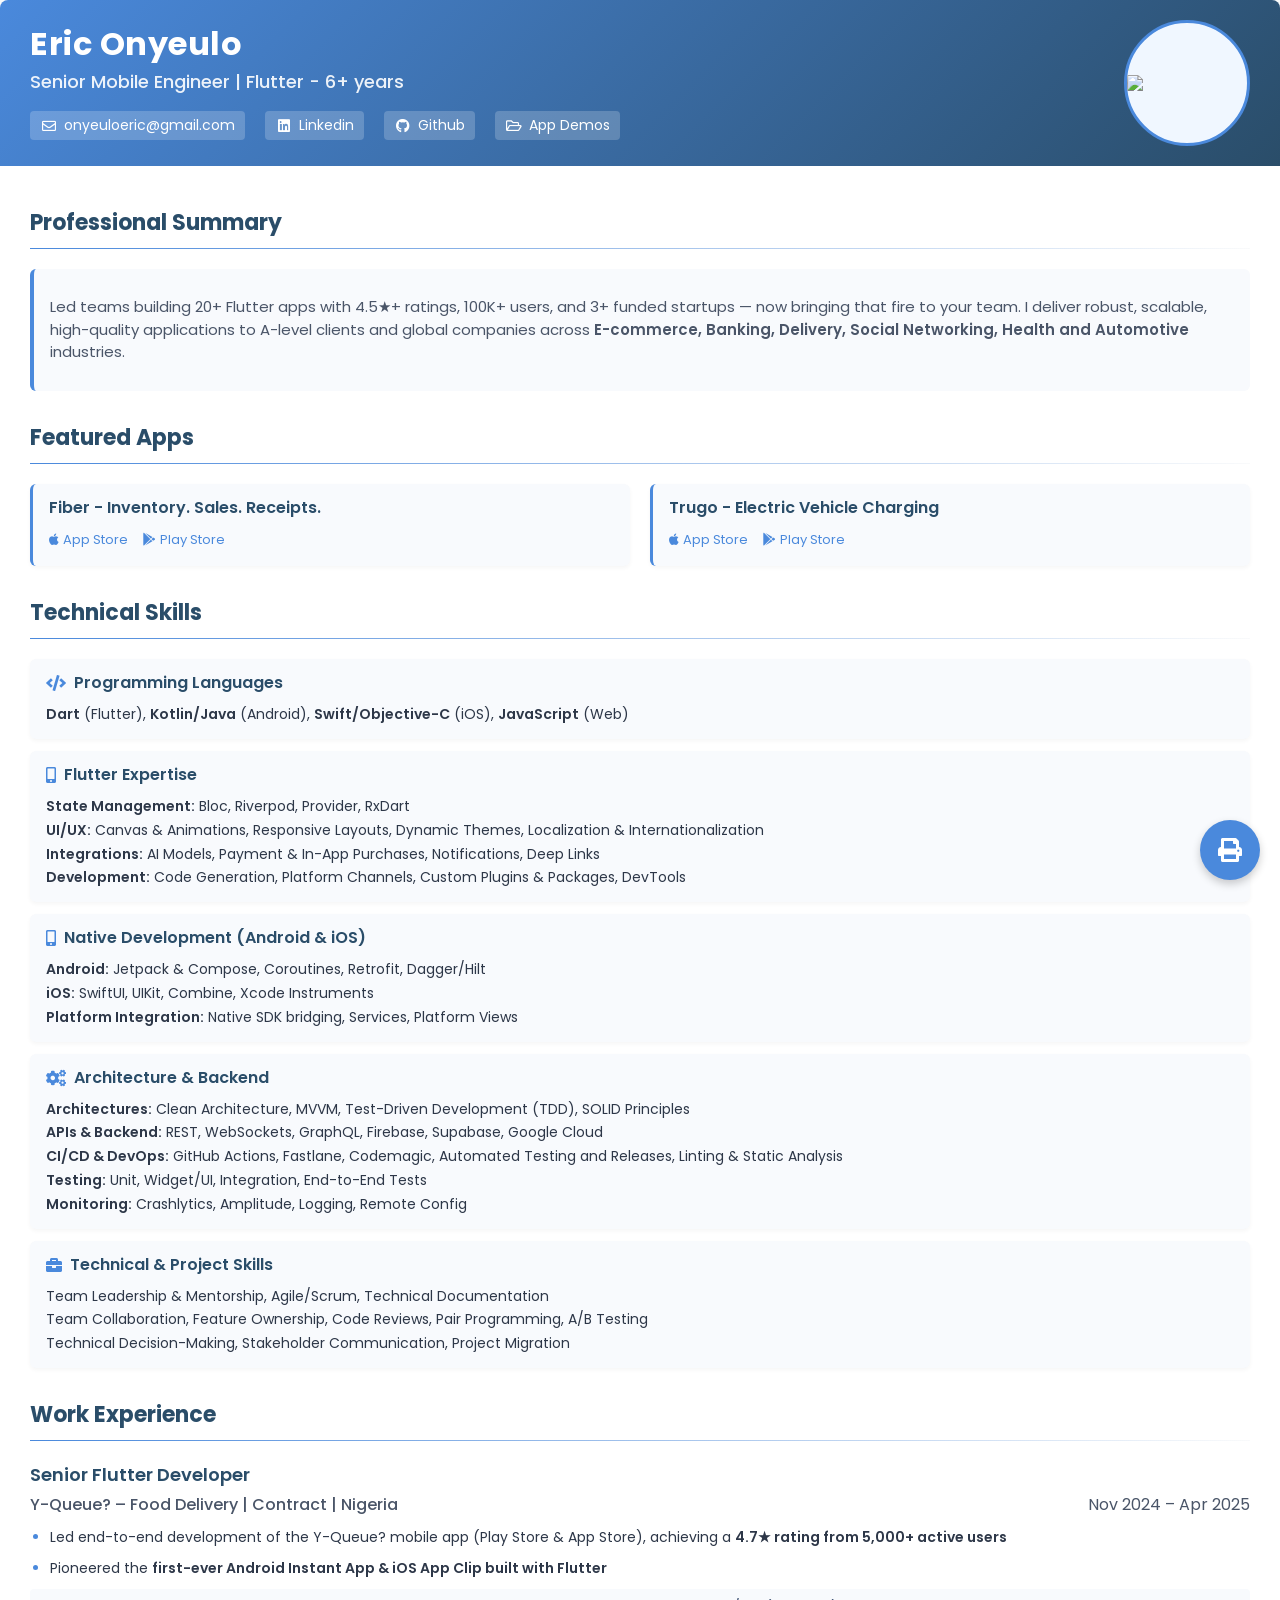
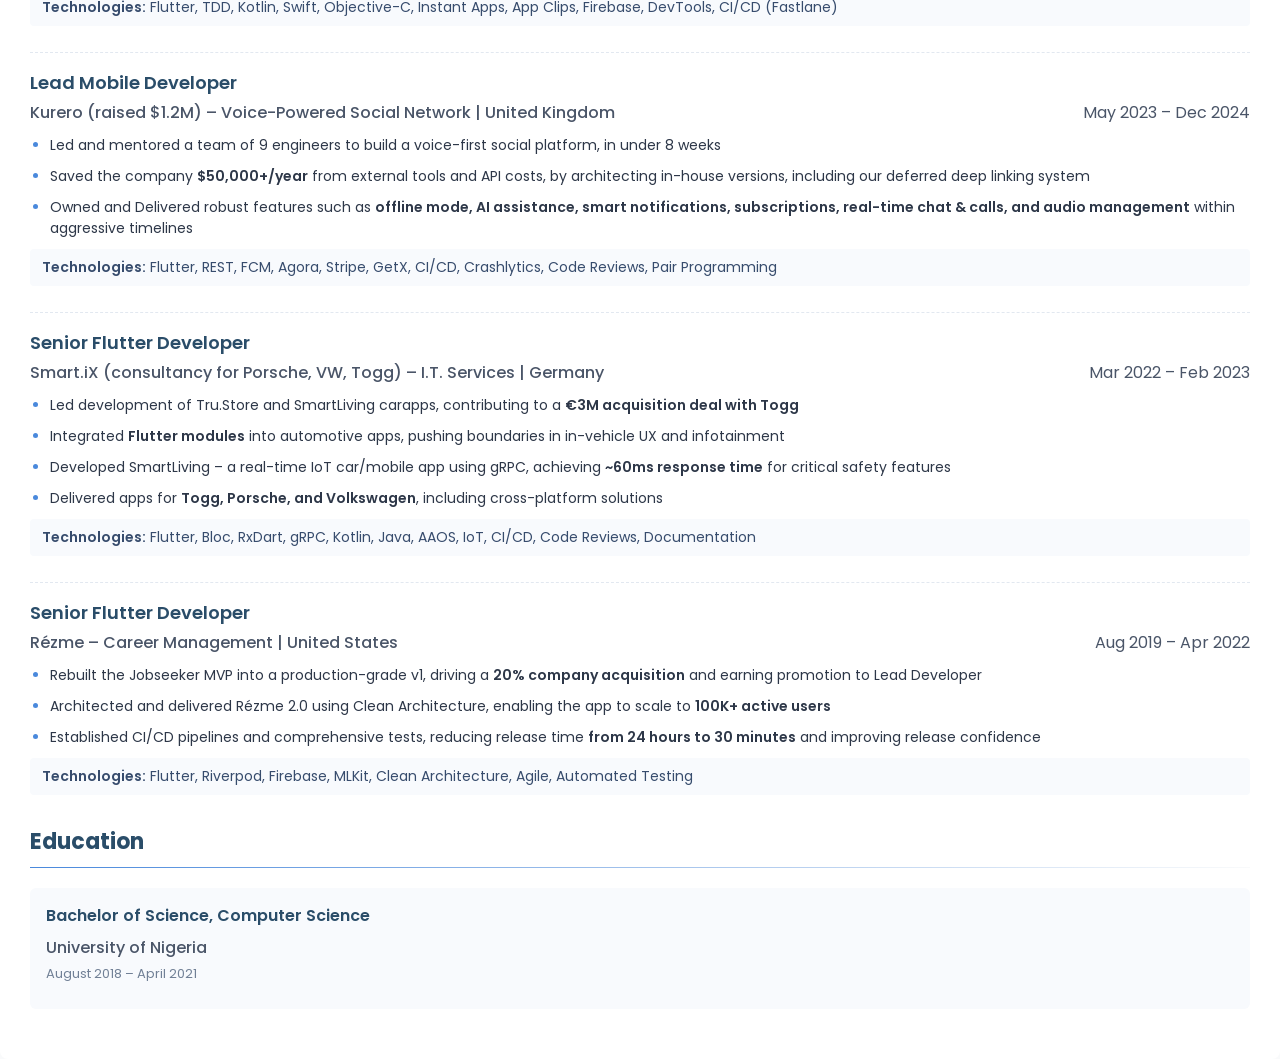
==== commit 2f2ac2f4: "Update index.html" ====
--- a/index.html
+++ b/index.html
@@ -420,15 +420,15 @@
       <div class="header-section">
         <div class="header-left">
           <h1>Eric Onyeulo</h1>
-          <p class="title">Mobile Tech Lead | Flutter - 6+ years</p>
+          <p class="title">Senior Mobile Engineer | Flutter - 6+ years</p>
           <div class="contact-info">
             <a href="mailto:onyeuloeric@gmail.com"><i
                 class="far fa-envelope"></i>onyeuloeric@gmail.com</a>
-            <a href="https://linkedin.com/in/enri-code"><i
+            <a target="_blank" href="https://linkedin.com/in/enri-code"><i
                 class="fab fa-linkedin"></i>Linkedin</a>
-            <a href="https://github.com/enri-code/"><i
+            <a target="_blank" href="https://github.com/enri-code/"><i
                 class="fab fa-github"></i>Github</a>
-            <a
+            <a target="_blank"
               href="https://drive.google.com/drive/folders/1-kGV0l5aEUQgszTh2O20qaEHVrrtD8bQ?usp=drive_link">
               <i class="far fa-folder-open"></i>App Demos
             </a>
@@ -471,10 +471,10 @@
             Fiber is a robust inventory management app that streamlines the process of tracking inventory, recording sales, and printing receipts.
           </p> -->
               <p class="project-links">
-                <a href="https://apps.apple.com/ng/app/fiber/id1592719715">
+                <a target="_blank" href="https://apps.apple.com/ng/app/fiber/id1592719715">
                   <i class="fab fa-apple"></i> App Store
                 </a>
-                <a
+                <a target="_blank"
                   href="https://play.google.com/store/apps/details?id=com.realpany.fiber">
                   <i class="fab fa-google-play"></i> Play Store
                 </a>
@@ -486,10 +486,10 @@
             Trugo is a seamless charging ecosystem for electric vehicles with Flutter, enabling users to locate, reserve and pay for charging stations across multiple regions.
           </p> -->
               <p class="project-links">
-                <a href="https://apps.apple.com/ng/app/trugo/id6443913003">
+                <a target="_blank" href="https://apps.apple.com/ng/app/trugo/id6443913003">
                   <i class="fab fa-apple"></i> App Store
                 </a>
-                <a
+                <a target="_blank"
                   href="https://play.google.com/store/apps/details?id=com.togg.trugoapp">
                   <i class="fab fa-google-play"></i> Play Store
                 </a>
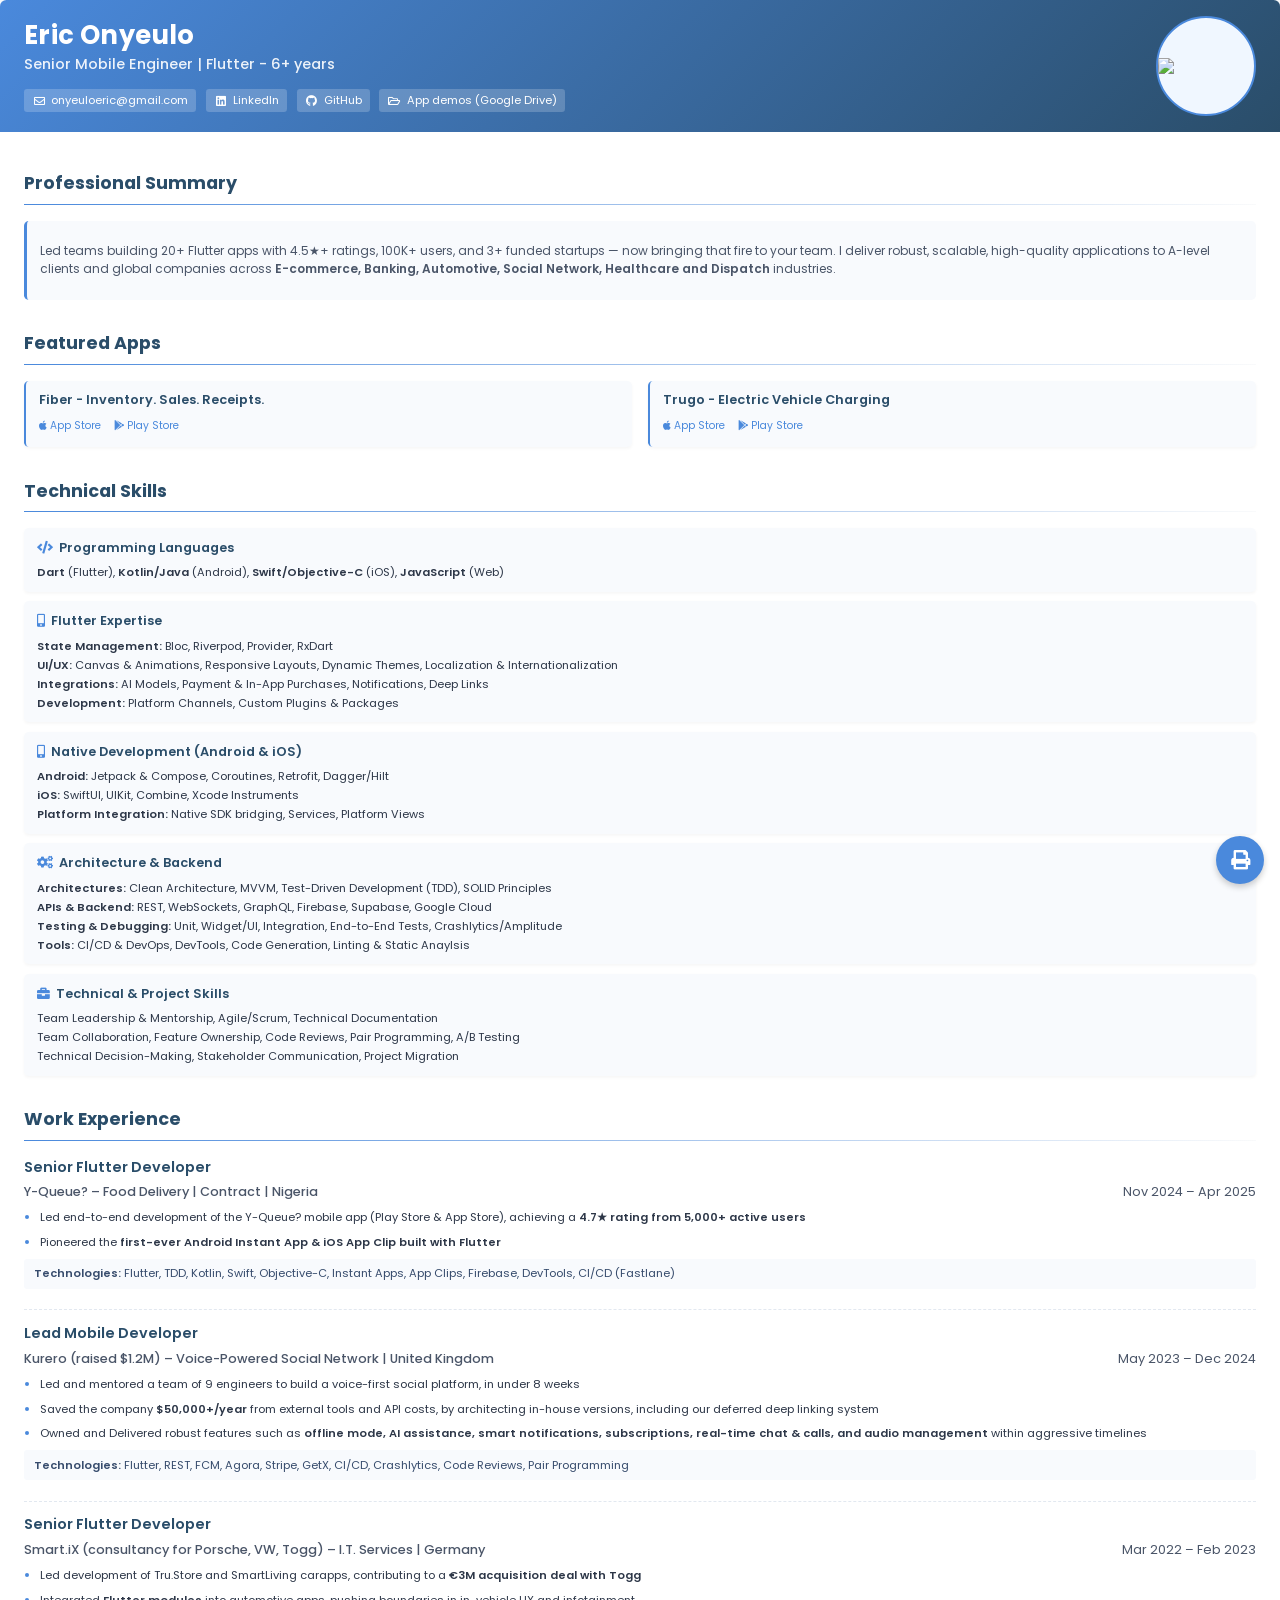
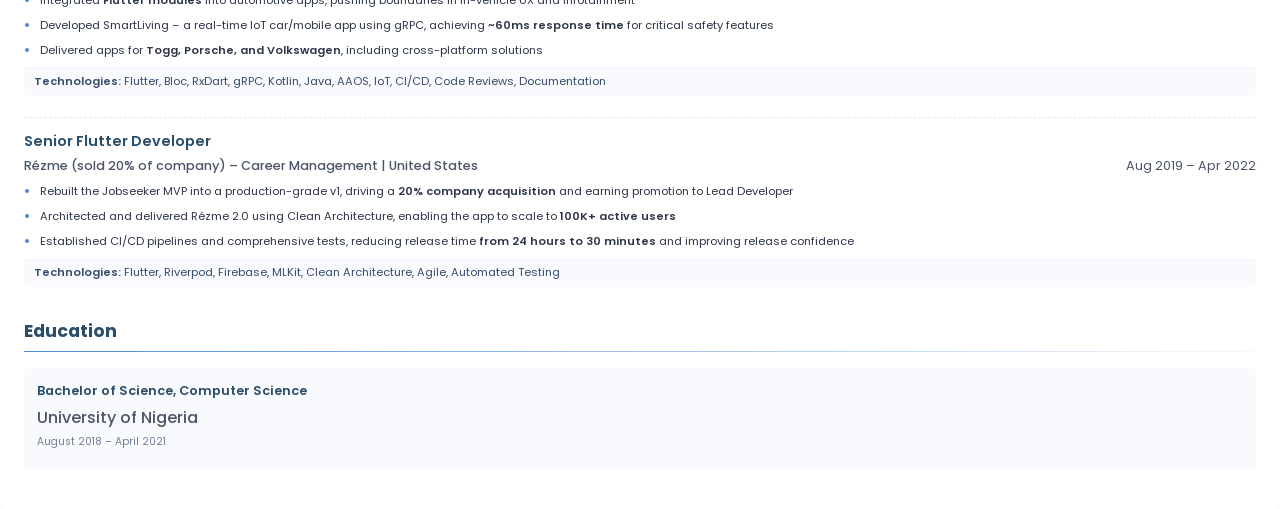
==== commit 347dc07c: "Update index.html" ====
--- a/index.html
+++ b/index.html
@@ -37,86 +37,82 @@
       }
 
       .resume-container {
-        /* max-width: 900px; */
         margin: 0px auto;
         background-color: #fff;
-        /* box-shadow: 0 5px 15px rgba(0, 0, 0, 0.08); */
-        border-radius: 8px;
+        border-radius: 6.4px;
         overflow: hidden;
       }
 
-      /* ATS-friendly header section with accent color */
       .header-section {
         display: flex;
         background: linear-gradient(135deg, #4a89dc 0%, #2a4d69 100%);
         color: #fff;
-        padding: 20px 30px;
-      }
-
-    .header-left {
-      flex: 3;
-    }
-
-    .header-right {
-      flex: 1;
-    }
-
-        .headshot {
-      width: 120px;
-      height: 120px;
-      border-radius: 50%;
-      background-color: #f0f7ff;
-      display: flex;
-      align-items: center;
-      justify-content: center;
-      margin-left: auto;
-      border: 3px solid #4a89dc;
-      overflow: hidden;
-    }
-
-    .headshot i {
-      font-size: 50px;
-      color: #4a89dc;
-    }
-
-    .headshot img {
-      width: 100%;
-      object-fit: contain;
-    }
+        padding: 16px 24px;
+      }
+
+      .header-left {
+        flex: 7;
+      }
+
+      .header-right {
+        flex: 2;
+      }
+
+      .headshot {
+        width: 96px;
+        height: 96px;
+        border-radius: 50%;
+        background-color: #f0f7ff;
+        display: flex;
+        align-items: center;
+        justify-content: center;
+        margin-left: auto;
+        border: 2.4px solid #4a89dc;
+        overflow: hidden;
+      }
+
+      .headshot i {
+        font-size: 40px;
+        color: #4a89dc;
+      }
+
+      .headshot img {
+        width: 100%;
+        object-fit: contain;
+      }
 
       h1 {
         margin: 0;
-        font-size: 32px;
+        font-size: 25.6px;
         color: #fff;
         font-weight: 700;
-        letter-spacing: 0.5px;
+        letter-spacing: 0.4px;
       }
 
       .title {
-        font-size: 18px;
+        font-size: 14.4px;
         margin: 0;
         color: rgba(255, 255, 255, 0.9);
         font-weight: 500;
       }
 
-      /* Enhanced contact info styling - linear layout for ATS */
       .contact-info {
-        margin-top: 16px;
+        margin-top: 12.8px;
         display: flex;
         flex-wrap: wrap;
-        gap: 8px 20px;
+        gap: 6.4px 9.6px;
       }
 
       .contact-info a {
         color: #fff;
         text-decoration: none;
         background-color: rgba(255, 255, 255, 0.2);
-        padding: 4px 10px;
-        border-radius: 4px;
+        padding: 3.2px 8px;
+        border-radius: 3.2px;
         transition: all 0.2s ease;
         display: inline-flex;
         align-items: center;
-        font-size: 14px;
+        font-size: 11.2px;
       }
 
       .contact-info a:hover {
@@ -124,39 +120,36 @@
       }
 
       .contact-info i {
-        width: 18px;
+        width: 14.4px;
         text-align: center;
-        margin-right: 6px;
-      }
-
-      /* Main content padding */
+        margin-right: 4.8px;
+      }
+
       .content {
-        padding: 10px 30px 30px; /* Reduced from 30px 40px 40px */
-      }
-
-      /* Summary styling */
+        padding: 8px 24px 24px;
+      }
+
       .summary {
         background-color: #f8fafd;
-  padding: 12px 16px; /* Reduced from 15px 20px */
-        font-size: 15px;
+        padding: 9.6px 12.8px;
+        font-size: 12px;
         color: #4a5568;
-  margin-bottom: 20px; /* Reduced from 30px */
-        border-radius: 6px;
-        border-left: 4px solid #4a89dc;
-      }
-
-      /* ATS-friendly single column layout */
+        margin-bottom: 16px;
+        border-radius: 4.8px;
+        border-left: 3.2px solid #4a89dc;
+      }
+
       .section {
-        margin-bottom: 20px;
+        margin-bottom: 16px;
       }
 
       h2 {
-        font-size: 22px;
+        font-size: 17.6px;
         color: #2a4d69;
         position: relative;
-  padding-bottom: 10px; /* Reduced from 10px */
-  margin-top: 30px; /* Reduced from 30px */
-  margin-bottom: 20px; /* Reduced from 20px */
+        padding-bottom: 8px;
+        margin-top: 30.4px;
+        margin-bottom: 16px;
       }
 
       h2:after {
@@ -169,20 +162,19 @@
         background: linear-gradient(to right, #4a89dc 0%, #f9fafb 100%);
       }
 
-      /* Skills section with improved visuals but ATS-compatible */
       .skills-category {
         background-color: #f8fafd;
-        border-radius: 6px;
-        padding: 12px 16px; /* Reduced from 15px 20px */
-        margin-bottom: 12px; /* Reduced from 15px */
-        box-shadow: 0 2px 4px rgba(0, 0, 0, 0.04);
+        border-radius: 4.8px;
+        padding: 9.6px 12.8px;
+        margin-bottom: 9.6px;
+        box-shadow: 0 1.6px 3.2px rgba(0, 0, 0, 0.04);
       }
 
       .skills-category-title {
         color: #2a4d69;
         font-weight: 600;
-        font-size: 16px;
-        margin: 0 0 8px 0; /* Reduced from 10px */
+        font-size: 12.8px;
+        margin: 0 0 6.4px 0;
         display: flex;
         align-items: center;
       }
@@ -191,44 +183,43 @@
         content: "\f0ae";
         font-family: "Font Awesome 5 Free";
         font-weight: 900;
-        margin-right: 8px;
+        margin-right: 6.4px;
         color: #4a89dc;
       }
 
       .skills-content {
         margin-left: 0;
         line-height: 1.7;
-        font-size: 14px;
-      }
-
-      /* ATS-friendly job section with visual improvements */
+        font-size: 11.2px;
+      }
+
       .job {
-  margin-bottom: 16px; /* Reduced from 30px */
-  padding-bottom: 12px; /* Reduced from 25px */
+        margin-bottom: 12.8px;
+        padding-bottom: 9.6px;
         border-bottom: 1px dashed #e2e8f0;
         position: relative;
       }
 
       .job:last-child {
         border-bottom: none;
-        margin-bottom: 0; /* Reduced from 30px */
-        padding-bottom: 0; /* Reduced from 25px */
+        margin-bottom: 0;
+        padding-bottom: 0;
       }
 
       .job-title {
-        font-size: 18px;
+        font-size: 14.4px;
         font-weight: 600;
         color: #2a4d69;
-        margin-bottom: 5px;
+        margin-bottom: 4px;
         margin-top: 0;
       }
 
       .job-company {
-        font-size: 16px;
+        font-size: 12.8px;
         color: #4a5568;
         display: flex;
         justify-content: space-between;
-  margin-bottom: 10px; /* Reduced from 12px */
+        margin-bottom: 8px;
         flex-wrap: wrap;
       }
 
@@ -237,101 +228,98 @@
       }
 
       .tech-stack {
-        font-size: 14px;
+        font-size: 11.2px;
         color: #374c6d;
-  margin-top: 10px; /* Reduced from 12px */
-  background-color: #f8fafd;
-  padding: 8px 12px; /* Reduced from 10px 15px */
-        border-radius: 4px;
-      }
+        margin-top: 8px;
+        background-color: #f8fafd;
+        padding: 6.4px 9.6px;
+        border-radius: 3.2px;
+      }
+
       .projects-grid {
-  display: grid;
-  grid-template-columns: 1fr 1fr;
-  gap: 20px;
-}
-
-      /* Project section with improved visuals */
+        display: grid;
+        grid-template-columns: 1fr 1fr;
+        gap: 16px;
+      }
+
       .project-item {
         background-color: #f8fafd;
-        padding: 12px 16px 4px; /* Reduced from 15px 20px */
-        /* margin-bottom: 8px; */
-        border-radius: 6px;
-        box-shadow: 0 2px 4px rgba(0, 0, 0, 0.04);
-        border-left: 3px solid #4a89dc;
+        padding: 9.6px 12.8px 3.2px;
+        border-radius: 4.8px;
+        box-shadow: 0 1.6px 3.2px rgba(0, 0, 0, 0.04);
+        border-left: 2.4px solid #4a89dc;
       }
 
       .project-title {
         font-weight: 600;
         color: #2a4d69;
-  margin-bottom: 6px; /* Reduced from 8px */
-  margin-top: 0;
-  font-size: 16px; /* Reduced from 17px */
+        margin-bottom: 4.8px;
+        margin-top: 0;
+        font-size: 12.8px;
       }
 
       .project-description {
-  font-size: 13px; /* Reduced from 14px */
-  margin: 6px 0; /* Reduced from 8px 0 */
+        font-size: 10.4px;
+        margin: 4.8px 0;
         color: #4a5568;
       }
 
       .project-links {
-  font-size: 13px; /* Reduced from 14px */
-  margin-top: 10px; /* Reduced from 12px */
+        font-size: 10.4px;
+        margin-top: 8px;
       }
 
       .project-links a {
         color: #4a89dc;
         text-decoration: none;
-  margin-right: 12px; /* Reduced from 15px */
+        margin-right: 9.6px;
         display: inline-flex;
         align-items: center;
       }
 
       .project-links a i {
-  margin-right: 4px; /* Reduced from 5px */
-      }
-
-      /* Education section */
+        margin-right: 3.2px;
+      }
+
       .education {
         background-color: #f8fafd;
-  padding: 12px 16px; /* Reduced from 15px 20px */
-  border-radius: 6px;
-  margin-bottom: 20px; /* Reduced from 25px */
+        padding: 9.6px 12.8px;
+        border-radius: 4.8px;
+        margin-bottom: 16px;
       }
 
       .degree {
         font-weight: 600;
-        margin: 4px 0 8px;
+        margin: 3.2px 0 6.4px;
         color: #2a4d69;
-        font-size: 16px;
+        font-size: 12.8px;
       }
 
       .school {
-        margin: 4px 0;
+        margin: 3.2px 0;
         color: #4a5568;
         font-weight: 500;
       }
 
       .school-date {
-        font-size: 13px;
+        font-size: 10.4px;
         margin-top: 0px;
         color: #718096;
       }
 
-      /* Global utility classes */
       .bold {
         font-weight: 600;
       }
 
       ul {
-        padding-left: 20px;
-        margin-top: 10px;
-        margin-bottom: 10px;
+        padding-left: 16px;
+        margin-top: 8px;
+        margin-bottom: 8px;
       }
 
       li {
-        margin-bottom: 10px;
-        font-size: 14px;
+        margin-bottom: 8px;
+        font-size: 11.2px;
         position: relative;
       }
 
@@ -344,24 +332,22 @@
         text-decoration: none;
       }
 
-      /* Custom icons for skills categories */
       .skills-category-title.languages:before {
-        content: "\f121"; /* Code icon */
+        content: "\f121";
       }
 
       .skills-category-title.flutter:before {
-        content: "\f3cd"; /* Mobile icon */
+        content: "\f3cd";
       }
 
       .skills-category-title.architecture:before {
-        content: "\f085"; /* Cogs icon */
+        content: "\f085";
       }
 
       .skills-category-title.professional:before {
-        content: "\f0b1"; /* Briefcase icon */
-      }
-
-      /* Make elements responsive while keeping ATS compatibility */
+        content: "\f0b1";
+      }
+
       @media (max-width: 768px) {
         .resume-container {
           margin: 0;
@@ -369,81 +355,71 @@
         }
         
         .header-section, .content {
-    padding: 15px; /* Reduced from 20px */
+          padding: 12px;
         }
         
         .job-company {
           flex-direction: column;
-          gap: 5px;
+          gap: 4px;
         }
       }
 
-
-    /* Print button styling */
-    .print-button {
-      position: fixed;
-      bottom: 20px;
-      right: 20px;
-      background-color: #4a89dc;
-      color: white;
-      border: none;
-      border-radius: 50%;
-      width: 60px;
-      height: 60px;
-      font-size: 24px;
-      cursor: pointer;
-      box-shadow: 0 4px 8px rgba(0, 0, 0, 0.2);
-      display: flex;
-      align-items: center;
-      justify-content: center;
-      transition: all 0.3s ease;
-      z-index: 1000;
-    }
-
-    .print-button:hover {
-      background-color: #3a70b8;
-      transform: translateY(-2px);
-      box-shadow: 0 6px 12px rgba(0, 0, 0, 0.2);
-    }
-
-    /* Hide print button when printing */
-    @media print {
       .print-button {
-        display: none;
-      }
-    }
+        position: fixed;
+        bottom: 16px;
+        right: 16px;
+        background-color: #4a89dc;
+        color: white;
+        border: none;
+        border-radius: 50%;
+        width: 48px;
+        height: 48px;
+        font-size: 19.2px;
+        cursor: pointer;
+        box-shadow: 0 3.2px 6.4px rgba(0, 0, 0, 0.2);
+        display: flex;
+        align-items: center;
+        justify-content: center;
+        transition: all 0.3s ease;
+        z-index: 1000;
+      }
+
+      .print-button:hover {
+        background-color: #3a70b8;
+        transform: translateY(-1.6px);
+        box-shadow: 0 4.8px 9.6px rgba(0, 0, 0, 0.2);
+      }
+
+      @media print {
+        .print-button {
+          display: none;
+        }
+      }
     </style>
   </head>
   <body>
     <div class="resume-container">
-      <!-- ATS-friendly header section with improved design -->
       <div class="header-section">
         <div class="header-left">
           <h1>Eric Onyeulo</h1>
           <p class="title">Senior Mobile Engineer | Flutter - 6+ years</p>
           <div class="contact-info">
-            <a href="mailto:onyeuloeric@gmail.com"><i
-                class="far fa-envelope"></i>onyeuloeric@gmail.com</a>
-            <a target="_blank" href="https://linkedin.com/in/enri-code"><i
-                class="fab fa-linkedin"></i>Linkedin</a>
-            <a target="_blank" href="https://github.com/enri-code/"><i
-                class="fab fa-github"></i>Github</a>
-            <a target="_blank"
-              href="https://drive.google.com/drive/folders/1-kGV0l5aEUQgszTh2O20qaEHVrrtD8bQ?usp=drive_link">
-              <i class="far fa-folder-open"></i>App Demos
+            <a href="mailto:onyeuloeric@gmail.com"><i class="far fa-envelope"></i>onyeuloeric@gmail.com</a>
+            <a target="_blank" href="https://linkedin.com/in/enri-code"><i class="fab fa-linkedin"></i>LinkedIn</a>
+            <a target="_blank" href="https://github.com/enri-code/"><i class="fab fa-github"></i>GitHub</a>
+            <a target="_blank" href="https://drive.google.com/drive/folders/1-kGV0l5aEUQgszTh2O20qaEHVrrtD8bQ?usp=drive_link">
+              <i class="far fa-folder-open"></i>App demos (Google Drive)
             </a>
           </div>
         </div>
         <div class="header-right">
           <div class="headshot">
-            <img
-              src="https://raw.githubusercontent.com/Enri-code/Enri-code/refs/heads/main/portfolioImage.jpeg" />
+            <img src="https://raw.githubusercontent.com/Enri-code/Enri-code/refs/heads/main/portfolioImage.jpeg" />
           </div>
         </div>
       </div>
 
       <div class="content">
-        <!-- Professional Summary - ATS optimized with keywords -->
         <div class="section">
           <h2>Professional Summary</h2>
           <div class="summary">
@@ -454,43 +430,33 @@
               I deliver robust, scalable,
               high-quality applications to A-level clients and global
               companies across <span class="bold">E-commerce, Banking,
-                Delivery,
-                Social Networking, Health and Automotive</span> industries.
+                Automotive,
+                Social Network, Healthcare and Dispatch</span> industries.
             </p>
           </div>
         </div>
 
-        <!-- Projects section - ATS friendly with improved design -->
         <div class="section">
           <h2>Featured Apps</h2>
           <div class="projects-grid">
             <div class="project-item">
-              <h3 class="project-title">Fiber - Inventory. Sales.
-                Receipts.</h3>
-              <!-- <p class="project-description">
-            Fiber is a robust inventory management app that streamlines the process of tracking inventory, recording sales, and printing receipts.
-          </p> -->
+              <h3 class="project-title">Fiber - Inventory. Sales. Receipts.</h3>
               <p class="project-links">
                 <a target="_blank" href="https://apps.apple.com/ng/app/fiber/id1592719715">
                   <i class="fab fa-apple"></i> App Store
                 </a>
-                <a target="_blank"
-                  href="https://play.google.com/store/apps/details?id=com.realpany.fiber">
+                <a target="_blank" href="https://play.google.com/store/apps/details?id=com.realpany.fiber">
                   <i class="fab fa-google-play"></i> Play Store
                 </a>
               </p>
             </div>
             <div class="project-item">
               <h3 class="project-title">Trugo - Electric Vehicle Charging</h3>
-              <!-- <p class="project-description">
-            Trugo is a seamless charging ecosystem for electric vehicles with Flutter, enabling users to locate, reserve and pay for charging stations across multiple regions.
-          </p> -->
               <p class="project-links">
                 <a target="_blank" href="https://apps.apple.com/ng/app/trugo/id6443913003">
                   <i class="fab fa-apple"></i> App Store
                 </a>
-                <a target="_blank"
-                  href="https://play.google.com/store/apps/details?id=com.togg.trugoapp">
+                <a target="_blank" href="https://play.google.com/store/apps/details?id=com.togg.trugoapp">
                   <i class="fab fa-google-play"></i> Play Store
                 </a>
               </p>
@@ -498,85 +464,50 @@
           </div>
         </div>
 
-        <!-- Skills section - clearly labeled for ATS -->
         <div class="section">
           <h2>Technical Skills</h2>
 
           <div class="skills-category">
-            <h3 class="skills-category-title languages">Programming
-              Languages</h3>
+            <h3 class="skills-category-title languages">Programming Languages</h3>
             <div class="skills-content">
-              <span class="bold">Dart</span> (Flutter), <span
-                class="bold">Kotlin/Java</span> (Android), <span
-                class="bold">Swift/Objective-C</span> (iOS), <span
-                class="bold">JavaScript</span> (Web)
+              <span class="bold">Dart</span> (Flutter), <span class="bold">Kotlin/Java</span> (Android), <span class="bold">Swift/Objective-C</span> (iOS), <span class="bold">JavaScript</span> (Web)
             </div>
           </div>
           <div class="skills-category">
             <h3 class="skills-category-title flutter">Flutter Expertise</h3>
             <div class="skills-content">
-              <span class="bold">State Management:</span> Bloc,
-              Riverpod, Provider, RxDart<br>
-              <span class="bold">UI/UX:</span> Canvas &
-              Animations,
-              Responsive Layouts, Dynamic Themes,
-              Localization & Internationalization<br>
-              <span class="bold">Integrations:</span> AI Models, Payment
-              &
-              In-App Purchases, Notifications, Deep Links<br>
-              <span class="bold">Development:</span> Code
-              Generation, Platform Channels, Custom
-              Plugins & Packages, DevTools<br>
+              <span class="bold">State Management:</span> Bloc, Riverpod, Provider, RxDart<br>
+              <span class="bold">UI/UX:</span> Canvas & Animations, Responsive Layouts, Dynamic Themes, Localization & Internationalization<br>
+              <span class="bold">Integrations:</span> AI Models, Payment & In-App Purchases, Notifications, Deep Links<br>
+              <span class="bold">Development:</span> Platform Channels, Custom Plugins & Packages<br>
             </div>
           </div>
 
           <div class="skills-category">
-            <h3 class="skills-category-title flutter">Native Development
-              (Android
-              & iOS)</h3>
+            <h3 class="skills-category-title flutter">Native Development (Android & iOS)</h3>
             <div class="skills-content">
-              <span class="bold">Android:</span> Jetpack & Compose,
-              Coroutines,
-              Retrofit,
-              Dagger/Hilt<br>
-              <span class="bold">iOS:</span> SwiftUI, UIKit, Combine, Xcode
-              Instruments<br>
-              <span class="bold">Platform Integration:</span> Native SDK
-              bridging, Services, Platform Views<br>
+              <span class="bold">Android:</span> Jetpack & Compose, Coroutines, Retrofit, Dagger/Hilt<br>
+              <span class="bold">iOS:</span> SwiftUI, UIKit, Combine, Xcode Instruments<br>
+              <span class="bold">Platform Integration:</span> Native SDK bridging, Services, Platform Views<br>
             </div>
           </div>
 
           <div class="skills-category">
-            <h3 class="skills-category-title architecture">Architecture &
-              Backend</h3>
+            <h3 class="skills-category-title architecture">Architecture & Backend</h3>
             <div class="skills-content">
-              <span class="bold">Architectures:</span> Clean Architecture,
-              MVVM,
-              Test-Driven Development (TDD), SOLID Principles<br>
-              <span class="bold">APIs & Backend:</span> REST, WebSockets,
-              GraphQL,
-              Firebase, Supabase, Google Cloud<br>
-              <span class="bold">CI/CD & DevOps:</span> GitHub Actions,
-              Fastlane,
-              Codemagic, Automated Testing and Releases, Linting & Static
-              Analysis<br>
-              <span class="bold">Testing:</span> Unit, Widget/UI,
-              Integration, End-to-End Tests<br>
-              <span class="bold">Monitoring:</span> Crashlytics,
-              Amplitude, Logging, Remote Config
+              <span class="bold">Architectures:</span> Clean Architecture, MVVM, Test-Driven Development (TDD), SOLID Principles<br>
+              <span class="bold">APIs & Backend:</span> REST, WebSockets, GraphQL, Firebase, Supabase, Google Cloud<br>
+              <span class="bold">Testing & Debugging:</span> Unit, Widget/UI, Integration, End-to-End Tests, Crashlytics/Amplitude<br>
+              <span class="bold">Tools:</span> CI/CD & DevOps, DevTools, Code Generation, Linting & Static Anaylsis<br>
             </div>
           </div>
 
           <div class="skills-category">
-            <h3 class="skills-category-title professional">Technical & Project
-              Skills</h3>
+            <h3 class="skills-category-title professional">Technical & Project Skills</h3>
             <div class="skills-content">
-              Team Leadership & Mentorship, Agile/Scrum, Technical
-              Documentation<br>
-              Team Collaboration, Feature Ownership, Code Reviews, Pair
-              Programming, A/B Testing<br>
-              Technical Decision-Making, Stakeholder Communication, Project
-              Migration<br>
+              Team Leadership & Mentorship, Agile/Scrum, Technical Documentation<br>
+              Team Collaboration, Feature Ownership, Code Reviews, Pair Programming, A/B Testing<br>
+              Technical Decision-Making, Stakeholder Communication, Project Migration<br>
             </div>
           </div>
         </div>
@@ -592,168 +523,123 @@
             </div>
             <ul>
               <li>
-                Led end-to-end development of the Y-Queue? mobile app (Play
-                Store & App Store), achieving a <span class="bold">4.7★ rating
-                  from 5,000+ active users</span>
-              </li>
-              <li>
-                Pioneered the <span class="bold">first-ever Android Instant
-                  App
-                  & iOS App Clip built with Flutter</span>
+                Led end-to-end development of the Y-Queue? mobile app (Play Store & App Store), achieving a <span class="bold">4.7★ rating from 5,000+ active users</span>
+              </li>
+              <li>
+                Pioneered the <span class="bold">first-ever Android Instant App & iOS App Clip built with Flutter</span>
               </li>
             </ul>
             <p class="tech-stack">
-              <span class="bold">Technologies:</span> Flutter, TDD, Kotlin,
-              Swift, Objective-C, Instant Apps, App Clips, Firebase, DevTools,
-              CI/CD (Fastlane)
+              <span class="bold">Technologies:</span> Flutter, TDD, Kotlin, Swift, Objective-C, Instant Apps, App Clips, Firebase, DevTools, CI/CD (Fastlane)
             </p>
           </div>
 
           <div class="job">
             <h3 class="job-title">Lead Mobile Developer</h3>
             <div class="job-company">
-              <span>Kurero (raised $1.2M) – Voice-Powered Social Network | United
-                Kingdom</span>
+              <span>Kurero (raised $1.2M) – Voice-Powered Social Network | United Kingdom</span>
               <span>May 2023 – Dec 2024</span>
             </div>
             <ul>
               <li>
-                Led and mentored a team of 9 engineers to build a
-                voice-first
-                social platform, in under
-                8
-                weeks</span>
-            </li>
-            <li>
-              Saved the company <span class="bold">$50,000+/year</span> from
-              external tools and API costs, by architecting in-house
-              versions,
-              including our deferred deep linking system
-            </li>
-            <li>
-              Owned and Delivered robust features such as <span
-                class="bold">offline mode, AI assistance, smart
-                notifications,
-                subscriptions, real-time chat & calls, and audio
-                management</span> within aggressive timelines
-            </li>
-          </ul>
-          <p class="tech-stack">
-            <span class="bold">Technologies:</span> Flutter, REST, FCM,
-            Agora,
-            Stripe, GetX, CI/CD, Crashlytics, Code Reviews, Pair Programming
-          </p>
+                Led and mentored a team of 9 engineers to build a voice-first social platform, in under 8 weeks
+              </li>
+              <li>
+                Saved the company <span class="bold">$50,000+/year</span> from external tools and API costs, by architecting in-house versions, including our deferred deep linking system
+              </li>
+              <li>
+                Owned and Delivered robust features such as <span class="bold">offline mode, AI assistance, smart notifications, subscriptions, real-time chat & calls, and audio management</span> within aggressive timelines
+              </li>
+            </ul>
+            <p class="tech-stack">
+              <span class="bold">Technologies:</span> Flutter, REST, FCM, Agora, Stripe, GetX, CI/CD, Crashlytics, Code Reviews, Pair Programming
+            </p>
+          </div>
+
+          <div class="job">
+            <h3 class="job-title">Senior Flutter Developer</h3>
+            <div class="job-company">
+              <span>Smart.iX (consultancy for Porsche, VW, Togg) – I.T. Services | Germany</span>
+              <span>Mar 2022 – Feb 2023</span>
+            </div>
+            <ul>
+              <li>
+                Led development of Tru.Store and SmartLiving carapps, contributing to a <span class="bold">€3M acquisition deal with Togg</span>
+              </li>
+              <li>
+                Integrated <span class="bold">Flutter modules</span> into automotive apps, pushing boundaries in in-vehicle UX and infotainment
+              </li>
+              <li>
+                Developed SmartLiving – a real-time IoT car/mobile app using gRPC, achieving <span class="bold">~60ms response time</span> for critical safety features
+              </li>
+              <li>
+                Delivered apps for <span class="bold">Togg, Porsche, and Volkswagen</span>, including cross-platform solutions
+              </li>
+            </ul>
+            <p class="tech-stack">
+              <span class="bold">Technologies:</span> Flutter, Bloc, RxDart, gRPC, Kotlin, Java, AAOS, IoT, CI/CD, Code Reviews, Documentation
+            </p>
+          </div>
+
+          <div class="job">
+            <h3 class="job-title">Senior Flutter Developer</h3>
+            <div class="job-company">
+              <span>Rézme (sold 20% of company) – Career Management | United States</span>
+              <span>Aug 2019 – Apr 2022</span>
+            </div>
+            <ul>
+              <li>
+                Rebuilt the Jobseeker MVP into a production-grade v1, driving a <span class="bold">20% company acquisition</span> and earning promotion to Lead Developer
+              </li>
+              <li>
+                Architected and delivered Rézme 2.0 using Clean Architecture, enabling the app to scale to <span class="bold">100K+ active users</span>
+              </li>
+              <li>
+                Established CI/CD pipelines and comprehensive tests, reducing release time <span class="bold">from 24 hours to 30 minutes</span> and improving release confidence
+              </li>
+            </ul>
+            <p class="tech-stack">
+              <span class="bold">Technologies:</span> Flutter, Riverpod, Firebase, MLKit, Clean Architecture, Agile, Automated Testing
+            </p>
+          </div>
         </div>
 
-        <div class="job">
-          <h3 class="job-title">Senior Flutter Developer</h3>
-          <div class="job-company">
-            <span>Smart.iX (consultancy for Porsche, VW, Togg) – I.T. Services | Germany</span>
-            <span>Mar 2022 – Feb 2023</span>
-          </div>
-          <ul>
-            <li>
-              Led development of Tru.Store and SmartLiving carapps,
-              contributing to
-              a
-              <span class="bold">€3M acquisition deal with Togg</span>
-            </li>
-            <li>
-              Integrated <span class="bold">Flutter modules</span> into
-              automotive apps, pushing boundaries in in-vehicle UX and
-              infotainment
-            </li>
-            <li>
-              Developed SmartLiving – a real-time IoT car/mobile app using
-              gRPC, achieving <span class="bold">~60ms response time</span>
-              for critical safety features
-            </li>
-            <li>
-              Delivered apps for <span class="bold">Togg, Porsche, and
-                Volkswagen</span>, including cross-platform solutions
-            </li>
-          </ul>
-          <p class="tech-stack">
-            <span class="bold">Technologies:</span> Flutter, Bloc, RxDart,
-            gRPC, Kotlin, Java, AAOS, IoT, CI/CD, Code Reviews,
-            Documentation
-          </p>
-        </div>
-
-        <div class="job">
-          <h3 class="job-title">Senior Flutter Developer</h3>
-          <div class="job-company">
-            <span>Rézme – Career Management | United States</span>
-            <span>Aug 2019 – Apr 2022</span>
-          </div>
-          <ul>
-            <li>
-              Rebuilt the Jobseeker MVP into a production-grade v1, driving
-              a
-              <span class="bold">20% company acquisition</span> and earning
-              promotion to Lead Developer
-            </li>
-            <li>
-              Architected and delivered Rézme 2.0 using Clean Architecture,
-              enabling the app to scale to <span class="bold">100K+ active
-                users</span>
-            </li>
-            <li>
-              Established CI/CD pipelines and comprehensive tests, reducing
-              release time <span class="bold">from 24 hours to 30
-                minutes</span> and improving release confidence
-            </li>
-          </ul>
-          <p class="tech-stack">
-            <span class="bold">Technologies:</span> Flutter, Riverpod,
-            Firebase, MLKit, Clean Architecture, Agile, Automated Testing
-          </p>
-        </div>
-      </div>
-
-      <!-- Education section with improved design -->
-      <div class="section">
-        <h2>Education</h2>
-        <div class="education">
-          <p class="degree">Bachelor of Science, Computer Science</p>
-          <p class="school">University of Nigeria</p>
-          <p class="school-date">August 2018 – April 2021</p>
+        <div class="section">
+          <h2>Education</h2>
+          <div class="education">
+            <p class="degree">Bachelor of Science, Computer Science</p>
+            <p class="school">University of Nigeria</p>
+            <p class="school-date">August 2018 – April 2021</p>
+          </div>
         </div>
       </div>
     </div>
-    </div>
 
     <button id="printButton" class="print-button" title="Print Resume">
       <i class="fas fa-print"></i>
     </button>
+
     <script>
-    document.addEventListener("DOMContentLoaded", function () {
-      // Get reference to the print button
-      const printButton = document.getElementById("printButton");
-
-      // Function to handle the print action
-      function handlePrint() {
-        window.print();
-      }
-
-      // Add click event listener to the print button
-      printButton.addEventListener("click", handlePrint);
-
-      // Handle visibility when page is being shown for print preview
-      // and when returning from print preview
-      const mediaQueryList = window.matchMedia("print");
-      mediaQueryList.addEventListener("change", function (mql) {
-        if (mql.matches) {
-          // Entering print mode
-          printButton.style.display = "none";
-        } else {
-          // Exiting print mode
-          setTimeout(function () {
-            printButton.style.display = "flex";
-          }, 500); // Small delay to ensure proper rendering
+      document.addEventListener("DOMContentLoaded", function () {
+        const printButton = document.getElementById("printButton");
+
+        function handlePrint() {
+          window.print();
         }
+
+        printButton.addEventListener("click", handlePrint);
+
+        const mediaQueryList = window.matchMedia("print");
+        mediaQueryList.addEventListener("change", function (mql) {
+          if (mql.matches) {
+            printButton.style.display = "none";
+          } else {
+            setTimeout(function () {
+              printButton.style.display = "flex";
+            }, 500);
+          }
+        });
       });
-    });
-  </script>
+    </script>
   </body>
 </html>
